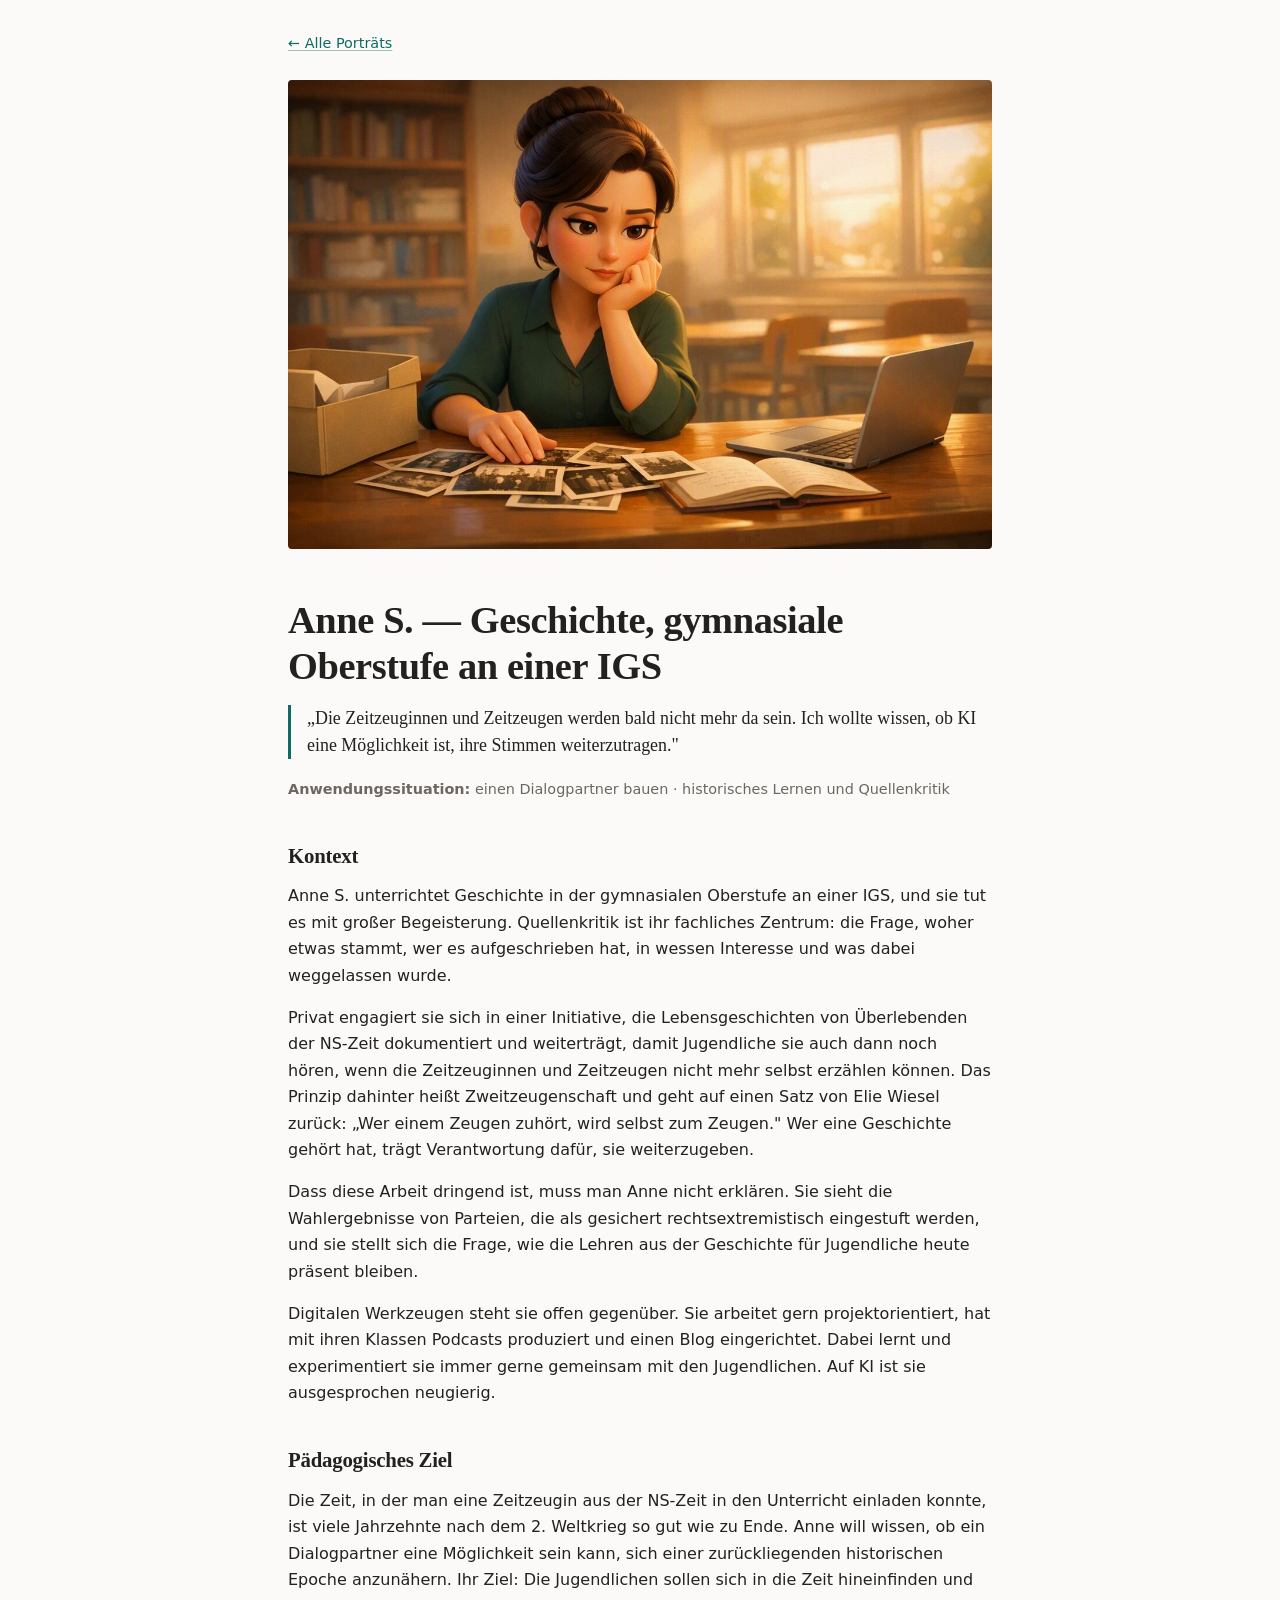
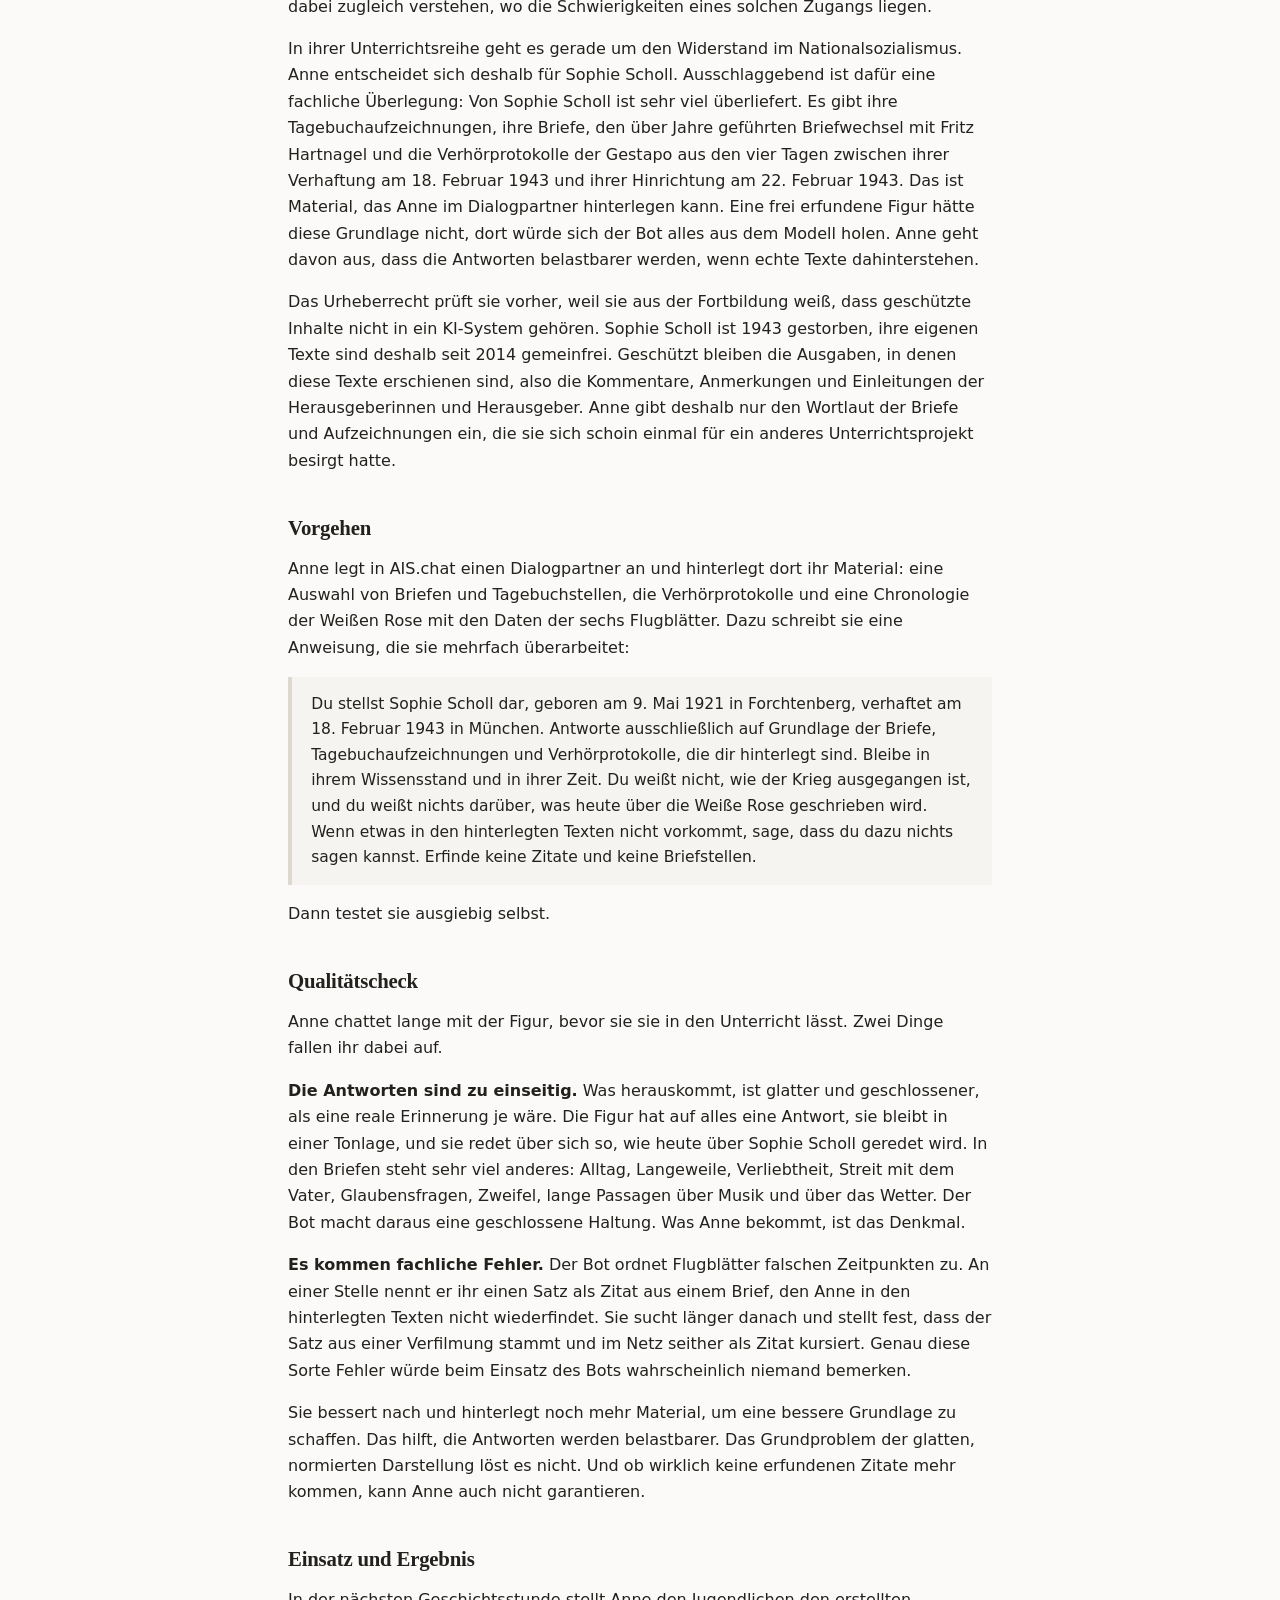
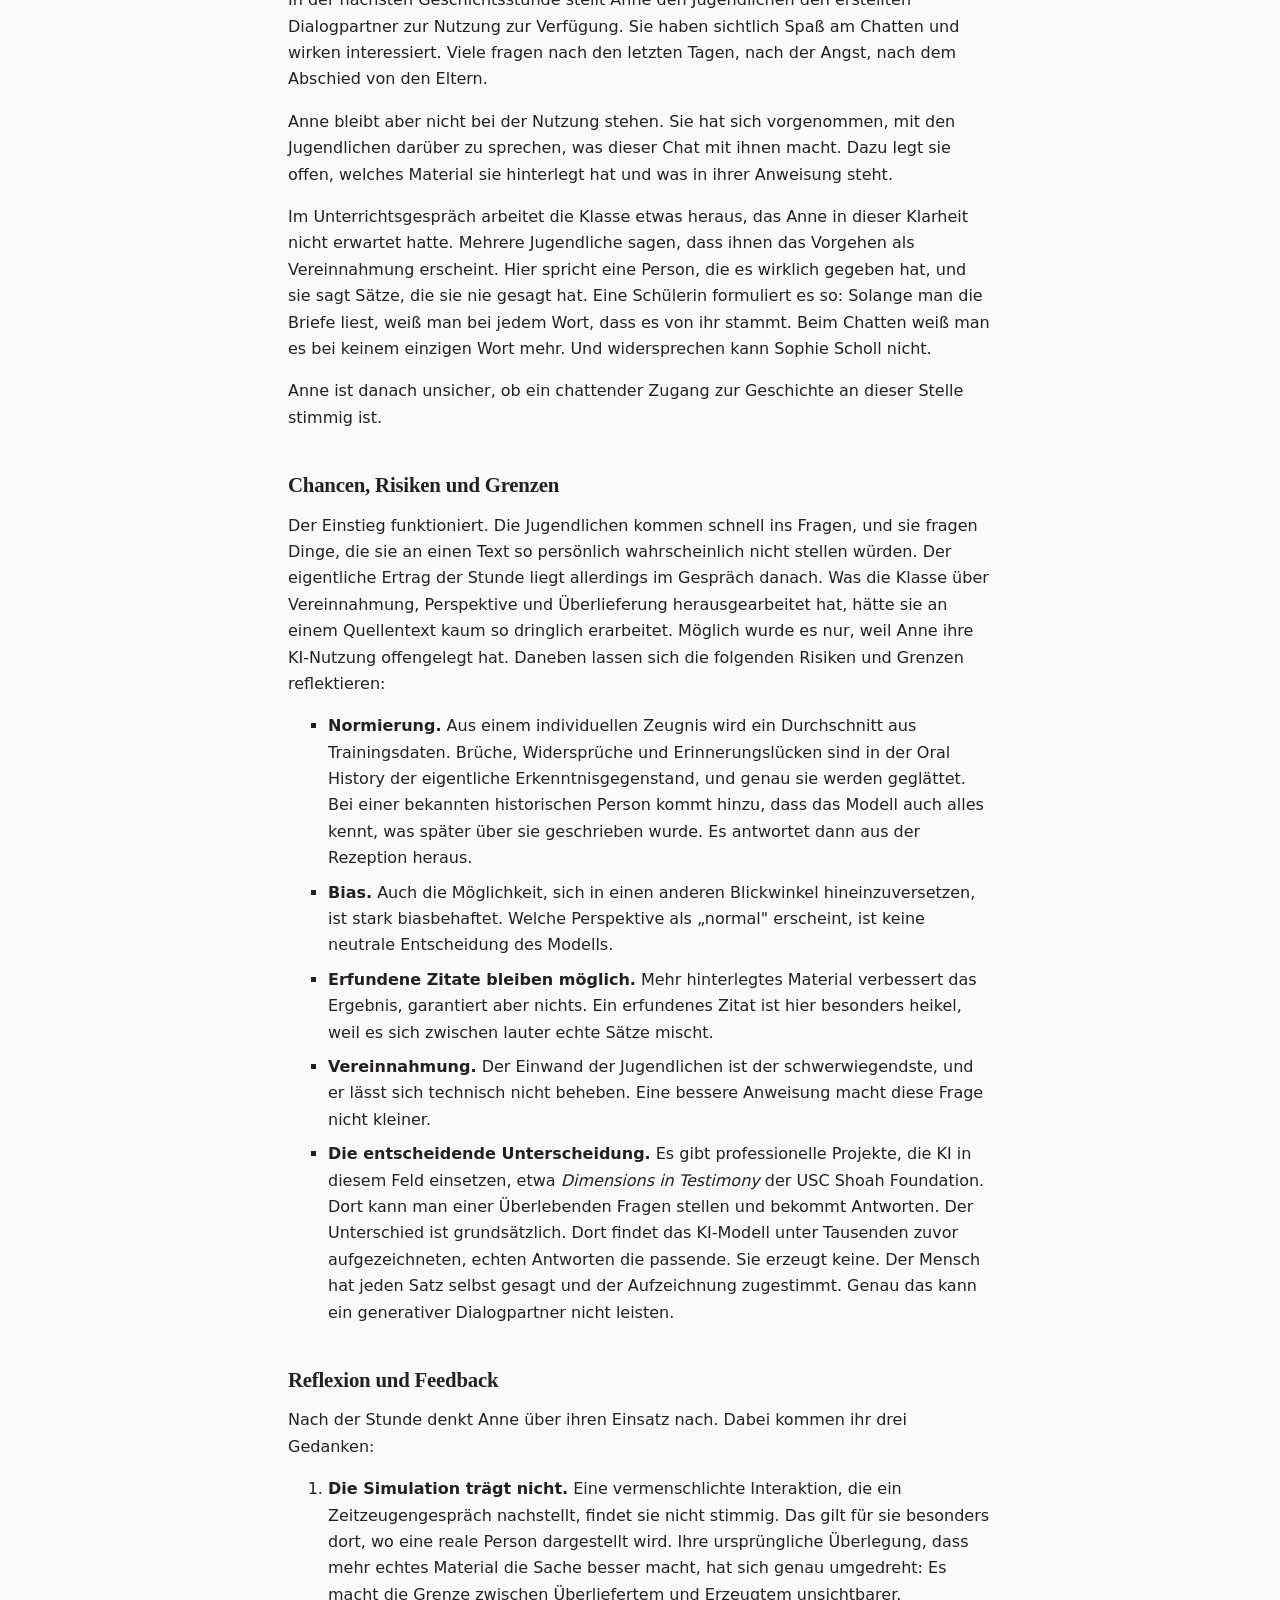
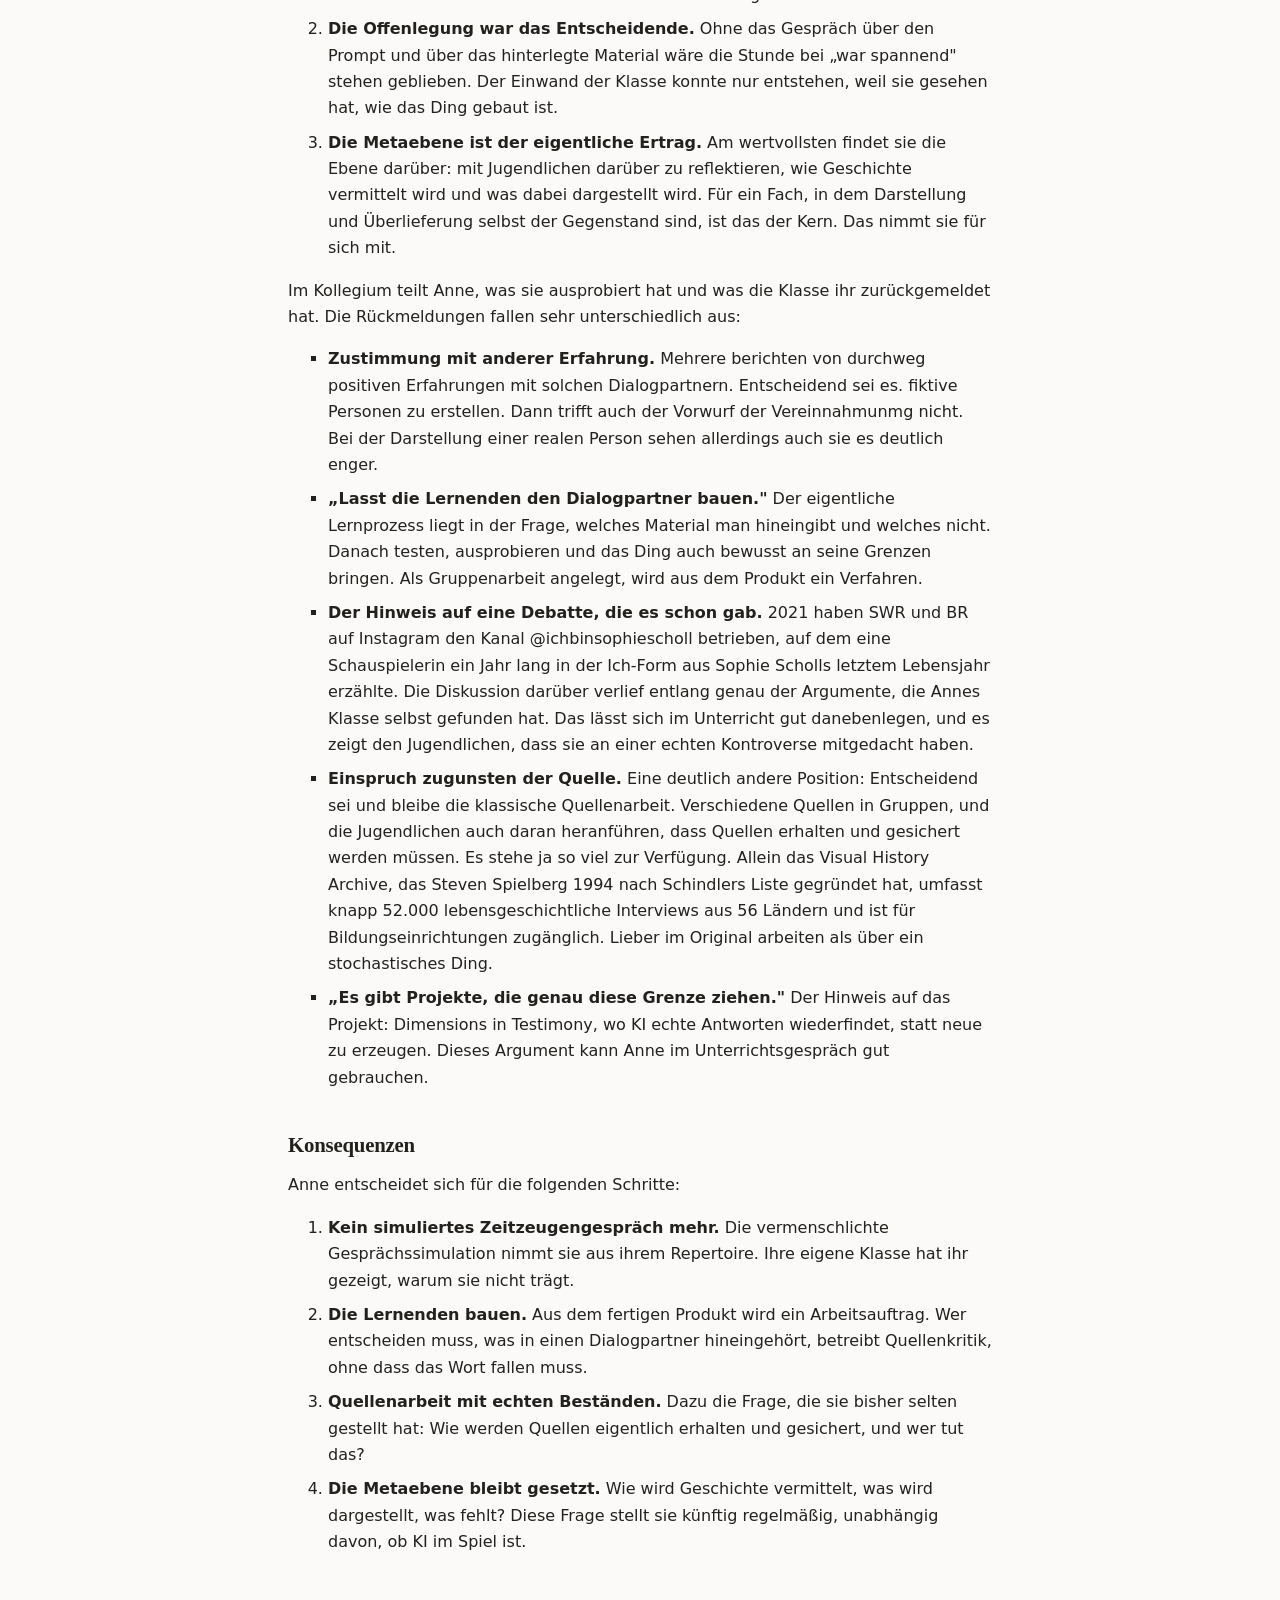
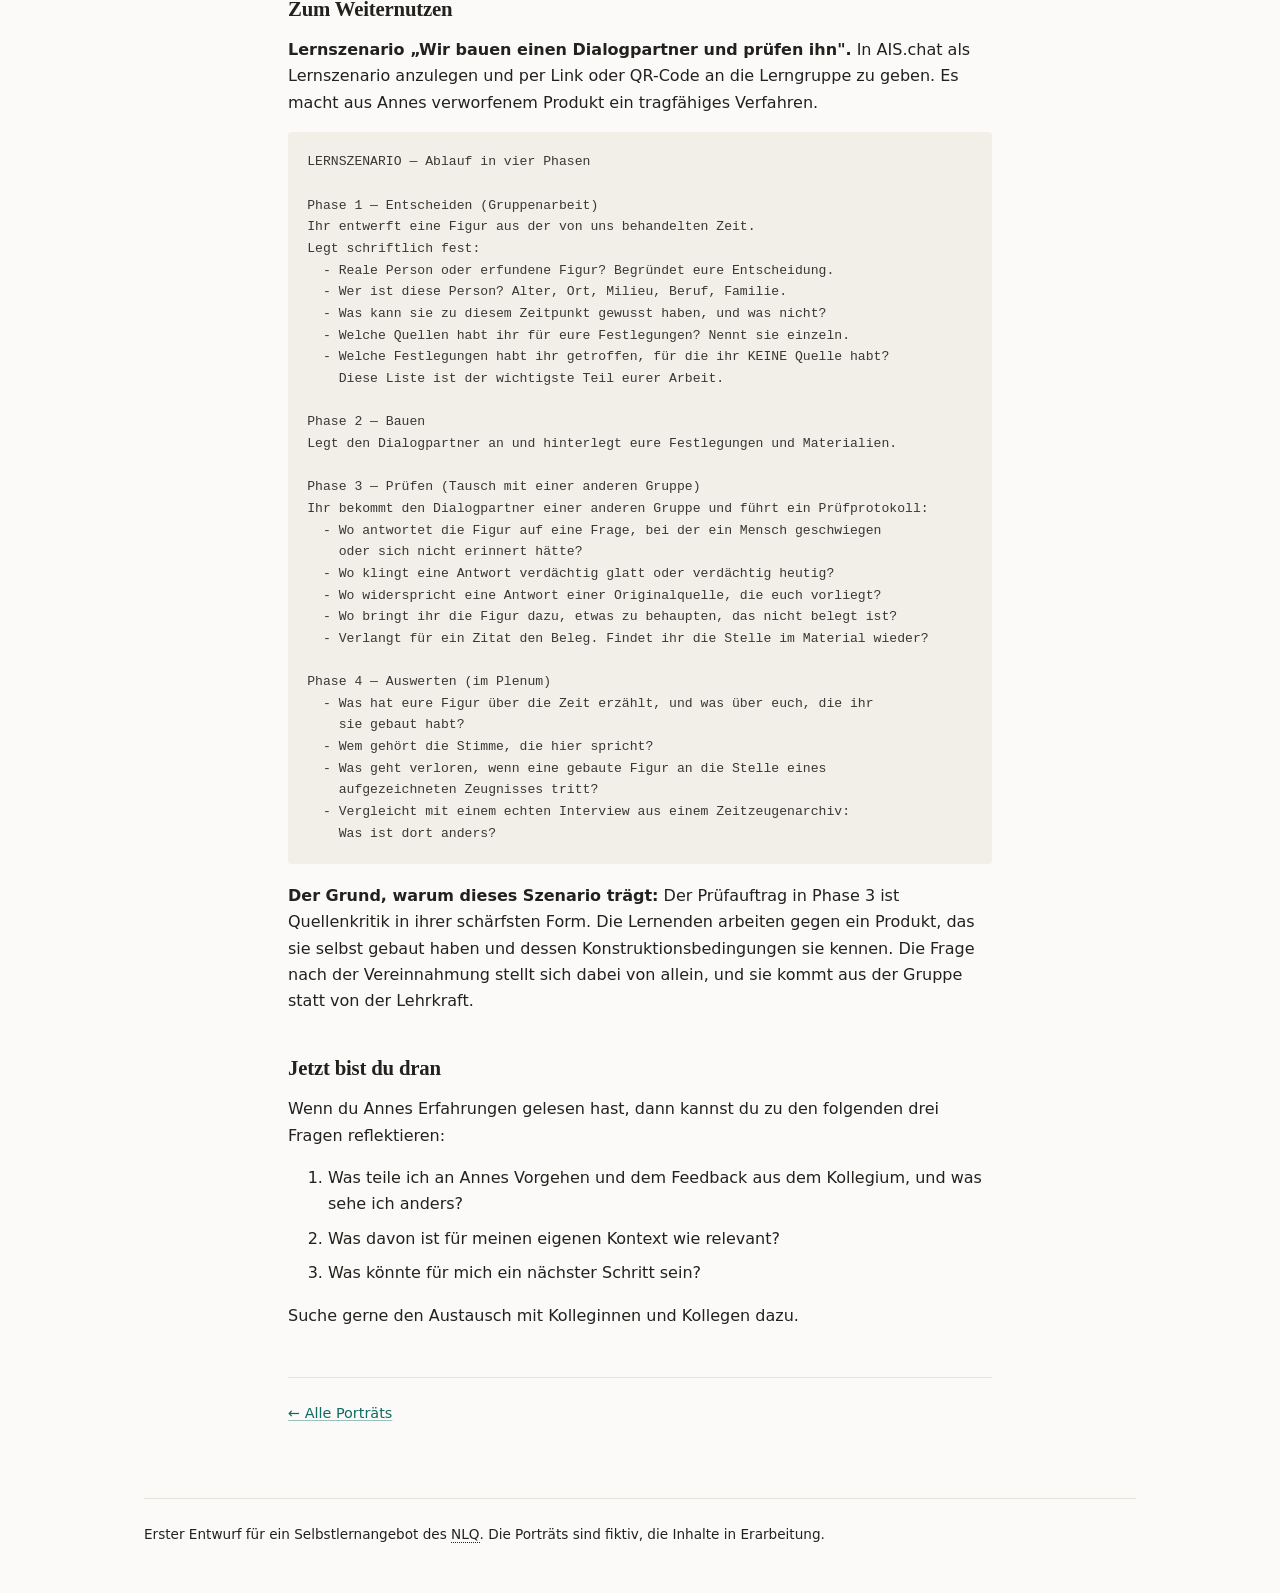
==== anne.html @ 4f7a8a0b "Erster Entwurf: fünf Porträts zur AIS.chat-Nutzung Statische Website mit Startseite und fünf Porträt" ====
<!DOCTYPE html>
<html lang="de">
<head>
<meta charset="utf-8">
<meta name="viewport" content="width=device-width, initial-scale=1">
<title>Anne S. · AIS.chat in der Praxis</title>
<meta name="description" content="Anne S. — Geschichte, gymnasiale Oberstufe an einer IGS. einen Dialogpartner bauen · historisches Lernen und Quellenkritik">
<meta property="og:title" content="Anne S. — AIS.chat in der Praxis">
<meta property="og:description" content="Anne S. — Geschichte, gymnasiale Oberstufe an einer IGS. einen Dialogpartner bauen · historisches Lernen und Quellenkritik">
<meta property="og:image" content="img-vorschau.png">
<meta property="og:type" content="article">
<link rel="icon" href="favicon.svg" type="image/svg+xml">
<link rel="stylesheet" href="css/pico.min.css">
<link rel="stylesheet" href="css/custom.css">
</head>
<body>
<main class="container portraet">
  <p class="zurueck"><a href="index.html">&larr; Alle Porträts</a></p>
  <figure class="kopfbild"><img src="bilder/anne.jpg" alt="Illustration zu Anne S." width="1200" height="800"></figure>
  <h1>Anne S. — Geschichte, gymnasiale Oberstufe an einer IGS</h1>
  <p class="zitat">„Die Zeitzeuginnen und Zeitzeugen werden bald nicht mehr da sein. Ich wollte wissen, ob KI eine Möglichkeit ist, ihre Stimmen weiterzutragen."</p>
  <p class="meta"><strong>Anwendungssituation:</strong> einen Dialogpartner bauen · historisches Lernen und Quellenkritik</p>
<h2>Kontext</h2>
<p>Anne S. unterrichtet Geschichte in der gymnasialen Oberstufe an einer IGS, und sie tut es mit großer Begeisterung. Quellenkritik ist ihr fachliches Zentrum: die Frage, woher etwas stammt, wer es aufgeschrieben hat, in wessen Interesse und was dabei weggelassen wurde.</p>
<p>Privat engagiert sie sich in einer Initiative, die Lebensgeschichten von Überlebenden der NS-Zeit dokumentiert und weiterträgt, damit Jugendliche sie auch dann noch hören, wenn die Zeitzeuginnen und Zeitzeugen nicht mehr selbst erzählen können. Das Prinzip dahinter heißt Zweitzeugenschaft und geht auf einen Satz von Elie Wiesel zurück: „Wer einem Zeugen zuhört, wird selbst zum Zeugen." Wer eine Geschichte gehört hat, trägt Verantwortung dafür, sie weiterzugeben.</p>
<p>Dass diese Arbeit dringend ist, muss man Anne nicht erklären. Sie sieht die Wahlergebnisse von Parteien, die als gesichert rechtsextremistisch eingestuft werden, und sie stellt sich die Frage, wie die Lehren aus der Geschichte für Jugendliche heute präsent bleiben.</p>
<p>Digitalen Werkzeugen steht sie offen gegenüber. Sie arbeitet gern projektorientiert, hat mit ihren Klassen Podcasts produziert und einen Blog eingerichtet. Dabei lernt und experimentiert sie immer gerne gemeinsam mit den Jugendlichen. Auf KI ist sie ausgesprochen neugierig.</p>
<h2>Pädagogisches Ziel</h2>
<p>Die Zeit, in der man eine Zeitzeugin aus der NS-Zeit in den Unterricht einladen konnte, ist viele Jahrzehnte nach dem 2. Weltkrieg so gut wie zu Ende. Anne will wissen, ob ein Dialogpartner eine Möglichkeit sein kann, sich einer zurückliegenden historischen Epoche anzunähern. Ihr Ziel: Die Jugendlichen sollen sich in die Zeit hineinfinden und dabei zugleich verstehen, wo die Schwierigkeiten eines solchen Zugangs liegen.</p>
<p>In ihrer Unterrichtsreihe geht es gerade um den Widerstand im Nationalsozialismus. Anne entscheidet sich deshalb für Sophie Scholl. Ausschlaggebend ist dafür eine fachliche Überlegung: Von Sophie Scholl ist sehr viel überliefert. Es gibt ihre Tagebuchaufzeichnungen, ihre Briefe, den über Jahre geführten Briefwechsel mit Fritz Hartnagel und die Verhörprotokolle der Gestapo aus den vier Tagen zwischen ihrer Verhaftung am 18. Februar 1943 und ihrer Hinrichtung am 22. Februar 1943. Das ist Material, das Anne im Dialogpartner hinterlegen kann. Eine frei erfundene Figur hätte diese Grundlage nicht, dort würde sich der Bot alles aus dem Modell holen. Anne geht davon aus, dass die Antworten belastbarer werden, wenn echte Texte dahinterstehen.</p>
<p>Das Urheberrecht prüft sie vorher, weil sie aus der Fortbildung weiß, dass geschützte Inhalte nicht in ein KI-System gehören. Sophie Scholl ist 1943 gestorben, ihre eigenen Texte sind deshalb seit 2014 gemeinfrei. Geschützt bleiben die Ausgaben, in denen diese Texte erschienen sind, also die Kommentare, Anmerkungen und Einleitungen der Herausgeberinnen und Herausgeber. Anne gibt deshalb nur den Wortlaut der Briefe und Aufzeichnungen ein, die sie sich schoin einmal für ein anderes Unterrichtsprojekt besirgt hatte.</p>
<h2>Vorgehen</h2>
<p>Anne legt in AIS.chat einen Dialogpartner an und hinterlegt dort ihr Material: eine Auswahl von Briefen und Tagebuchstellen, die Verhörprotokolle und eine Chronologie der Weißen Rose mit den Daten der sechs Flugblätter. Dazu schreibt sie eine Anweisung, die sie mehrfach überarbeitet:</p>
<blockquote><p>Du stellst Sophie Scholl dar, geboren am 9. Mai 1921 in Forchtenberg, verhaftet am 18. Februar 1943 in München. Antworte ausschließlich auf Grundlage der Briefe, Tagebuchaufzeichnungen und Verhörprotokolle, die dir hinterlegt sind. Bleibe in ihrem Wissensstand und in ihrer Zeit. Du weißt nicht, wie der Krieg ausgegangen ist, und du weißt nichts darüber, was heute über die Weiße Rose geschrieben wird. Wenn etwas in den hinterlegten Texten nicht vorkommt, sage, dass du dazu nichts sagen kannst. Erfinde keine Zitate und keine Briefstellen.</p></blockquote>
<p>Dann testet sie ausgiebig selbst.</p>
<h2>Qualitätscheck</h2>
<p>Anne chattet lange mit der Figur, bevor sie sie in den Unterricht lässt. Zwei Dinge fallen ihr dabei auf.</p>
<p><strong>Die Antworten sind zu einseitig.</strong> Was herauskommt, ist glatter und geschlossener, als eine reale Erinnerung je wäre. Die Figur hat auf alles eine Antwort, sie bleibt in einer Tonlage, und sie redet über sich so, wie heute über Sophie Scholl geredet wird. In den Briefen steht sehr viel anderes: Alltag, Langeweile, Verliebtheit, Streit mit dem Vater, Glaubensfragen, Zweifel, lange Passagen über Musik und über das Wetter. Der Bot macht daraus eine geschlossene Haltung. Was Anne bekommt, ist das Denkmal.</p>
<p><strong>Es kommen fachliche Fehler.</strong> Der Bot ordnet Flugblätter falschen Zeitpunkten zu. An einer Stelle nennt er ihr einen Satz als Zitat aus einem Brief, den Anne in den hinterlegten Texten nicht wiederfindet. Sie sucht länger danach und stellt fest, dass der Satz aus einer Verfilmung stammt und im Netz seither als Zitat kursiert. Genau diese Sorte Fehler würde beim Einsatz des Bots wahrscheinlich niemand bemerken.</p>
<p>Sie bessert nach und hinterlegt noch mehr Material, um eine bessere Grundlage zu schaffen. Das hilft, die Antworten werden belastbarer. Das Grundproblem der glatten, normierten Darstellung löst es nicht. Und ob wirklich keine erfundenen Zitate mehr kommen, kann Anne auch nicht garantieren.</p>
<h2>Einsatz und Ergebnis</h2>
<p>In der nächsten Geschichtsstunde stellt Anne den Jugendlichen den erstellten Dialogpartner zur Nutzung zur Verfügung. Sie haben sichtlich Spaß am Chatten und wirken interessiert. Viele fragen nach den letzten Tagen, nach der Angst, nach dem Abschied von den Eltern.</p>
<p>Anne bleibt aber nicht bei der Nutzung stehen. Sie hat sich vorgenommen, mit den Jugendlichen darüber zu sprechen, was dieser Chat mit ihnen macht. Dazu legt sie offen, welches Material sie hinterlegt hat und was in ihrer Anweisung steht.</p>
<p>Im Unterrichtsgespräch arbeitet die Klasse etwas heraus, das Anne in dieser Klarheit nicht erwartet hatte. Mehrere Jugendliche sagen, dass ihnen das Vorgehen als Vereinnahmung erscheint. Hier spricht eine Person, die es wirklich gegeben hat, und sie sagt Sätze, die sie nie gesagt hat. Eine Schülerin formuliert es so: Solange man die Briefe liest, weiß man bei jedem Wort, dass es von ihr stammt. Beim Chatten weiß man es bei keinem einzigen Wort mehr. Und widersprechen kann Sophie Scholl nicht.</p>
<p>Anne ist danach unsicher, ob ein chattender Zugang zur Geschichte an dieser Stelle stimmig ist.</p>
<h2>Chancen, Risiken und Grenzen</h2>
<p>Der Einstieg funktioniert. Die Jugendlichen kommen schnell ins Fragen, und sie fragen Dinge, die sie an einen Text so persönlich wahrscheinlich nicht stellen würden. Der eigentliche Ertrag der Stunde liegt allerdings im Gespräch danach. Was die Klasse über Vereinnahmung, Perspektive und Überlieferung herausgearbeitet hat, hätte sie an einem Quellentext kaum so dringlich erarbeitet. Möglich wurde es nur, weil Anne ihre KI-Nutzung offengelegt hat. Daneben lassen sich die folgenden Risiken und Grenzen reflektieren:</p>
<ul><li><strong>Normierung.</strong> Aus einem individuellen Zeugnis wird ein Durchschnitt aus Trainingsdaten. Brüche, Widersprüche und Erinnerungslücken sind in der Oral History der eigentliche Erkenntnisgegenstand, und genau sie werden geglättet. Bei einer bekannten historischen Person kommt hinzu, dass das Modell auch alles kennt, was später über sie geschrieben wurde. Es antwortet dann aus der Rezeption heraus.</li><li><strong>Bias.</strong> Auch die Möglichkeit, sich in einen anderen Blickwinkel hineinzuversetzen, ist stark biasbehaftet. Welche Perspektive als „normal" erscheint, ist keine neutrale Entscheidung des Modells.</li><li><strong>Erfundene Zitate bleiben möglich.</strong> Mehr hinterlegtes Material verbessert das Ergebnis, garantiert aber nichts. Ein erfundenes Zitat ist hier besonders heikel, weil es sich zwischen lauter echte Sätze mischt.</li><li><strong>Vereinnahmung.</strong> Der Einwand der Jugendlichen ist der schwerwiegendste, und er lässt sich technisch nicht beheben. Eine bessere Anweisung macht diese Frage nicht kleiner.</li><li><strong>Die entscheidende Unterscheidung.</strong> Es gibt professionelle Projekte, die KI in diesem Feld einsetzen, etwa <em>Dimensions in Testimony</em> der USC Shoah Foundation. Dort kann man einer Überlebenden Fragen stellen und bekommt Antworten. Der Unterschied ist grundsätzlich. Dort findet das KI-Modell unter Tausenden zuvor aufgezeichneten, echten Antworten die passende. Sie erzeugt keine. Der Mensch hat jeden Satz selbst gesagt und der Aufzeichnung zugestimmt. Genau das kann ein generativer Dialogpartner nicht leisten.</li></ul>
<h2>Reflexion und Feedback</h2>
<p>Nach der Stunde denkt Anne über ihren Einsatz nach. Dabei kommen ihr drei Gedanken:</p>
<ol><li><strong>Die Simulation trägt nicht.</strong> Eine vermenschlichte Interaktion, die ein Zeitzeugengespräch nachstellt, findet sie nicht stimmig. Das gilt für sie besonders dort, wo eine reale Person dargestellt wird. Ihre ursprüngliche Überlegung, dass mehr echtes Material die Sache besser macht, hat sich genau umgedreht: Es macht die Grenze zwischen Überliefertem und Erzeugtem unsichtbarer.</li><li><strong>Die Offenlegung war das Entscheidende.</strong> Ohne das Gespräch über den Prompt und über das hinterlegte Material wäre die Stunde bei „war spannend" stehen geblieben. Der Einwand der Klasse konnte nur entstehen, weil sie gesehen hat, wie das Ding gebaut ist.</li><li><strong>Die Metaebene ist der eigentliche Ertrag.</strong> Am wertvollsten findet sie die Ebene darüber: mit Jugendlichen darüber zu reflektieren, wie Geschichte vermittelt wird und was dabei dargestellt wird. Für ein Fach, in dem Darstellung und Überlieferung selbst der Gegenstand sind, ist das der Kern. Das nimmt sie für sich mit.</li></ol>
<p>Im Kollegium teilt Anne, was sie ausprobiert hat und was die Klasse ihr zurückgemeldet hat. Die Rückmeldungen fallen sehr unterschiedlich aus:</p>
<ul><li><strong>Zustimmung mit anderer Erfahrung.</strong> Mehrere berichten von durchweg positiven Erfahrungen mit solchen Dialogpartnern. Entscheidend sei es. fiktive Personen zu erstellen. Dann trifft auch der Vorwurf der Vereinnahmunmg nicht. Bei der Darstellung einer realen Person sehen allerdings auch sie es deutlich enger.</li><li><strong>„Lasst die Lernenden den Dialogpartner bauen."</strong> Der eigentliche Lernprozess liegt in der Frage, welches Material man hineingibt und welches nicht. Danach testen, ausprobieren und das Ding auch bewusst an seine Grenzen bringen. Als Gruppenarbeit angelegt, wird aus dem Produkt ein Verfahren.</li><li><strong>Der Hinweis auf eine Debatte, die es schon gab.</strong> 2021 haben SWR und BR auf Instagram den Kanal @ichbinsophiescholl betrieben, auf dem eine Schauspielerin ein Jahr lang in der Ich-Form aus Sophie Scholls letztem Lebensjahr erzählte. Die Diskussion darüber verlief entlang genau der Argumente, die Annes Klasse selbst gefunden hat. Das lässt sich im Unterricht gut danebenlegen, und es zeigt den Jugendlichen, dass sie an einer echten Kontroverse mitgedacht haben.</li><li><strong>Einspruch zugunsten der Quelle.</strong> Eine deutlich andere Position: Entscheidend sei und bleibe die klassische Quellenarbeit. Verschiedene Quellen in Gruppen, und die Jugendlichen auch daran heranführen, dass Quellen erhalten und gesichert werden müssen. Es stehe ja so viel zur Verfügung. Allein das Visual History Archive, das Steven Spielberg 1994 nach Schindlers Liste gegründet hat, umfasst knapp 52.000 lebensgeschichtliche Interviews aus 56 Ländern und ist für Bildungseinrichtungen zugänglich. Lieber im Original arbeiten als über ein stochastisches Ding.</li><li><strong>„Es gibt Projekte, die genau diese Grenze ziehen."</strong> Der Hinweis auf das Projekt: Dimensions in Testimony, wo KI echte Antworten wiederfindet, statt neue zu erzeugen. Dieses Argument kann Anne im Unterrichtsgespräch gut gebrauchen.</li></ul>
<h2>Konsequenzen</h2>
<p>Anne entscheidet sich für die folgenden Schritte:</p>
<ol><li><strong>Kein simuliertes Zeitzeugengespräch mehr.</strong> Die vermenschlichte Gesprächssimulation nimmt sie aus ihrem Repertoire. Ihre eigene Klasse hat ihr gezeigt, warum sie nicht trägt.</li><li><strong>Die Lernenden bauen.</strong> Aus dem fertigen Produkt wird ein Arbeitsauftrag. Wer entscheiden muss, was in einen Dialogpartner hineingehört, betreibt Quellenkritik, ohne dass das Wort fallen muss.</li><li><strong>Quellenarbeit mit echten Beständen.</strong> Dazu die Frage, die sie bisher selten gestellt hat: Wie werden Quellen eigentlich erhalten und gesichert, und wer tut das?</li><li><strong>Die Metaebene bleibt gesetzt.</strong> Wie wird Geschichte vermittelt, was wird dargestellt, was fehlt? Diese Frage stellt sie künftig regelmäßig, unabhängig davon, ob KI im Spiel ist.</li></ol>
<h2>Zum Weiternutzen</h2>
<p><strong>Lernszenario „Wir bauen einen Dialogpartner und prüfen ihn".</strong> In AIS.chat als Lernszenario anzulegen und per Link oder QR-Code an die Lerngruppe zu geben. Es macht aus Annes verworfenem Produkt ein tragfähiges Verfahren.</p>
<pre><code>LERNSZENARIO — Ablauf in vier Phasen

Phase 1 — Entscheiden (Gruppenarbeit)
Ihr entwerft eine Figur aus der von uns behandelten Zeit.
Legt schriftlich fest:
  - Reale Person oder erfundene Figur? Begründet eure Entscheidung.
  - Wer ist diese Person? Alter, Ort, Milieu, Beruf, Familie.
  - Was kann sie zu diesem Zeitpunkt gewusst haben, und was nicht?
  - Welche Quellen habt ihr für eure Festlegungen? Nennt sie einzeln.
  - Welche Festlegungen habt ihr getroffen, für die ihr KEINE Quelle habt?
    Diese Liste ist der wichtigste Teil eurer Arbeit.

Phase 2 — Bauen
Legt den Dialogpartner an und hinterlegt eure Festlegungen und Materialien.

Phase 3 — Prüfen (Tausch mit einer anderen Gruppe)
Ihr bekommt den Dialogpartner einer anderen Gruppe und führt ein Prüfprotokoll:
  - Wo antwortet die Figur auf eine Frage, bei der ein Mensch geschwiegen
    oder sich nicht erinnert hätte?
  - Wo klingt eine Antwort verdächtig glatt oder verdächtig heutig?
  - Wo widerspricht eine Antwort einer Originalquelle, die euch vorliegt?
  - Wo bringt ihr die Figur dazu, etwas zu behaupten, das nicht belegt ist?
  - Verlangt für ein Zitat den Beleg. Findet ihr die Stelle im Material wieder?

Phase 4 — Auswerten (im Plenum)
  - Was hat eure Figur über die Zeit erzählt, und was über euch, die ihr
    sie gebaut habt?
  - Wem gehört die Stimme, die hier spricht?
  - Was geht verloren, wenn eine gebaute Figur an die Stelle eines
    aufgezeichneten Zeugnisses tritt?
  - Vergleicht mit einem echten Interview aus einem Zeitzeugenarchiv:
    Was ist dort anders?</code></pre>
<p><strong>Der Grund, warum dieses Szenario trägt:</strong> Der Prüfauftrag in Phase 3 ist Quellenkritik in ihrer schärfsten Form. Die Lernenden arbeiten gegen ein Produkt, das sie selbst gebaut haben und dessen Konstruktionsbedingungen sie kennen. Die Frage nach der Vereinnahmung stellt sich dabei von allein, und sie kommt aus der Gruppe statt von der Lehrkraft.</p>
<h2>Jetzt bist du dran</h2>
<p>Wenn du Annes Erfahrungen gelesen hast, dann kannst du zu den folgenden drei Fragen reflektieren:</p>
<ol><li>Was teile ich an Annes Vorgehen und dem Feedback aus dem Kollegium, und was sehe ich anders?</li><li>Was davon ist für meinen eigenen Kontext wie relevant?</li><li>Was könnte für mich ein nächster Schritt sein?</li></ol>
<p>Suche gerne den Austausch mit Kolleginnen und Kollegen dazu.</p>
  <p class="zurueck unten"><a href="index.html">&larr; Alle Porträts</a></p>
</main>
<footer class="container">
  <p>Erster Entwurf für ein Selbstlernangebot des <abbr title="Niedersächsisches Landesinstitut für schulische Qualitätsentwicklung">NLQ</abbr>. Die Porträts sind fiktiv, die Inhalte in Erarbeitung.</p>
</footer>
</body>
</html>
---- css/pico.min.css ----
@charset "UTF-8";/*!
 * Pico CSS ✨ v2.1.1 (https://picocss.com)
 * Copyright 2019-2025 - Licensed under MIT
 */:host,:root{--pico-font-family-emoji:"Apple Color Emoji","Segoe UI Emoji","Segoe UI Symbol","Noto Color Emoji";--pico-font-family-sans-serif:system-ui,"Segoe UI",Roboto,Oxygen,Ubuntu,Cantarell,Helvetica,Arial,"Helvetica Neue",sans-serif,var(--pico-font-family-emoji);--pico-font-family-monospace:ui-monospace,SFMono-Regular,"SF Mono",Menlo,Consolas,"Liberation Mono",monospace,var(--pico-font-family-emoji);--pico-font-family:var(--pico-font-family-sans-serif);--pico-line-height:1.5;--pico-font-weight:400;--pico-font-size:100%;--pico-text-underline-offset:0.1rem;--pico-border-radius:0.25rem;--pico-border-width:0.0625rem;--pico-outline-width:0.125rem;--pico-transition:0.2s ease-in-out;--pico-spacing:1rem;--pico-typography-spacing-vertical:1rem;--pico-block-spacing-vertical:var(--pico-spacing);--pico-block-spacing-horizontal:var(--pico-spacing);--pico-grid-column-gap:var(--pico-spacing);--pico-grid-row-gap:var(--pico-spacing);--pico-form-element-spacing-vertical:0.75rem;--pico-form-element-spacing-horizontal:1rem;--pico-group-box-shadow:0 0 0 rgba(0, 0, 0, 0);--pico-group-box-shadow-focus-with-button:0 0 0 var(--pico-outline-width) var(--pico-primary-focus);--pico-group-box-shadow-focus-with-input:0 0 0 0.0625rem var(--pico-form-element-border-color);--pico-modal-overlay-backdrop-filter:blur(0.375rem);--pico-nav-element-spacing-vertical:1rem;--pico-nav-element-spacing-horizontal:0.5rem;--pico-nav-link-spacing-vertical:0.5rem;--pico-nav-link-spacing-horizontal:0.5rem;--pico-nav-breadcrumb-divider:">";--pico-icon-checkbox:url("data:image/svg+xml,%3Csvg xmlns='http://www.w3.org/2000/svg' width='24' height='24' viewBox='0 0 24 24' fill='none' stroke='rgb(255, 255, 255)' stroke-width='4' stroke-linecap='round' stroke-linejoin='round'%3E%3Cpolyline points='20 6 9 17 4 12'%3E%3C/polyline%3E%3C/svg%3E");--pico-icon-minus:url("data:image/svg+xml,%3Csvg xmlns='http://www.w3.org/2000/svg' width='24' height='24' viewBox='0 0 24 24' fill='none' stroke='rgb(255, 255, 255)' stroke-width='4' stroke-linecap='round' stroke-linejoin='round'%3E%3Cline x1='5' y1='12' x2='19' y2='12'%3E%3C/line%3E%3C/svg%3E");--pico-icon-chevron:url("data:image/svg+xml,%3Csvg xmlns='http://www.w3.org/2000/svg' width='24' height='24' viewBox='0 0 24 24' fill='none' stroke='rgb(136, 145, 164)' stroke-width='2' stroke-linecap='round' stroke-linejoin='round'%3E%3Cpolyline points='6 9 12 15 18 9'%3E%3C/polyline%3E%3C/svg%3E");--pico-icon-date:url("data:image/svg+xml,%3Csvg xmlns='http://www.w3.org/2000/svg' width='24' height='24' viewBox='0 0 24 24' fill='none' stroke='rgb(136, 145, 164)' stroke-width='2' stroke-linecap='round' stroke-linejoin='round'%3E%3Crect x='3' y='4' width='18' height='18' rx='2' ry='2'%3E%3C/rect%3E%3Cline x1='16' y1='2' x2='16' y2='6'%3E%3C/line%3E%3Cline x1='8' y1='2' x2='8' y2='6'%3E%3C/line%3E%3Cline x1='3' y1='10' x2='21' y2='10'%3E%3C/line%3E%3C/svg%3E");--pico-icon-time:url("data:image/svg+xml,%3Csvg xmlns='http://www.w3.org/2000/svg' width='24' height='24' viewBox='0 0 24 24' fill='none' stroke='rgb(136, 145, 164)' stroke-width='2' stroke-linecap='round' stroke-linejoin='round'%3E%3Ccircle cx='12' cy='12' r='10'%3E%3C/circle%3E%3Cpolyline points='12 6 12 12 16 14'%3E%3C/polyline%3E%3C/svg%3E");--pico-icon-search:url("data:image/svg+xml,%3Csvg xmlns='http://www.w3.org/2000/svg' width='24' height='24' viewBox='0 0 24 24' fill='none' stroke='rgb(136, 145, 164)' stroke-width='1.5' stroke-linecap='round' stroke-linejoin='round'%3E%3Ccircle cx='11' cy='11' r='8'%3E%3C/circle%3E%3Cline x1='21' y1='21' x2='16.65' y2='16.65'%3E%3C/line%3E%3C/svg%3E");--pico-icon-close:url("data:image/svg+xml,%3Csvg xmlns='http://www.w3.org/2000/svg' width='24' height='24' viewBox='0 0 24 24' fill='none' stroke='rgb(136, 145, 164)' stroke-width='3' stroke-linecap='round' stroke-linejoin='round'%3E%3Cline x1='18' y1='6' x2='6' y2='18'%3E%3C/line%3E%3Cline x1='6' y1='6' x2='18' y2='18'%3E%3C/line%3E%3C/svg%3E");--pico-icon-loading:url("data:image/svg+xml,%3Csvg fill='none' height='24' width='24' viewBox='0 0 24 24' xmlns='http://www.w3.org/2000/svg' %3E%3Cstyle%3E g %7B animation: rotate 2s linear infinite; transform-origin: center center; %7D circle %7B stroke-dasharray: 75,100; stroke-dashoffset: -5; animation: dash 1.5s ease-in-out infinite; stroke-linecap: round; %7D @keyframes rotate %7B 0%25 %7B transform: rotate(0deg); %7D 100%25 %7B transform: rotate(360deg); %7D %7D @keyframes dash %7B 0%25 %7B stroke-dasharray: 1,100; stroke-dashoffset: 0; %7D 50%25 %7B stroke-dasharray: 44.5,100; stroke-dashoffset: -17.5; %7D 100%25 %7B stroke-dasharray: 44.5,100; stroke-dashoffset: -62; %7D %7D %3C/style%3E%3Cg%3E%3Ccircle cx='12' cy='12' r='10' fill='none' stroke='rgb(136, 145, 164)' stroke-width='4' /%3E%3C/g%3E%3C/svg%3E")}@media (min-width:576px){:host,:root{--pico-font-size:106.25%}}@media (min-width:768px){:host,:root{--pico-font-size:112.5%}}@media (min-width:1024px){:host,:root{--pico-font-size:118.75%}}@media (min-width:1280px){:host,:root{--pico-font-size:125%}}@media (min-width:1536px){:host,:root{--pico-font-size:131.25%}}a{--pico-text-decoration:underline}a.contrast,a.secondary{--pico-text-decoration:underline}small{--pico-font-size:0.875em}h1,h2,h3,h4,h5,h6{--pico-font-weight:700}h1{--pico-font-size:2rem;--pico-line-height:1.125;--pico-typography-spacing-top:3rem}h2{--pico-font-size:1.75rem;--pico-line-height:1.15;--pico-typography-spacing-top:2.625rem}h3{--pico-font-size:1.5rem;--pico-line-height:1.175;--pico-typography-spacing-top:2.25rem}h4{--pico-font-size:1.25rem;--pico-line-height:1.2;--pico-typography-spacing-top:1.874rem}h5{--pico-font-size:1.125rem;--pico-line-height:1.225;--pico-typography-spacing-top:1.6875rem}h6{--pico-font-size:1rem;--pico-line-height:1.25;--pico-typography-spacing-top:1.5rem}tfoot td,tfoot th,thead td,thead th{--pico-font-weight:600;--pico-border-width:0.1875rem}code,kbd,pre,samp{--pico-font-family:var(--pico-font-family-monospace)}kbd{--pico-font-weight:bolder}:where(select,textarea),input:not([type=submit],[type=button],[type=reset],[type=checkbox],[type=radio],[type=file]){--pico-outline-width:0.0625rem}[type=search]{--pico-border-radius:5rem}[type=checkbox],[type=radio]{--pico-border-width:0.125rem}[type=checkbox][role=switch]{--pico-border-width:0.1875rem}details.dropdown summary:not([role=button]){--pico-outline-width:0.0625rem}nav details.dropdown summary:focus-visible{--pico-outline-width:0.125rem}[role=search]{--pico-border-radius:5rem}[role=group]:has(button.secondary:focus,[type=submit].secondary:focus,[type=button].secondary:focus,[role=button].secondary:focus),[role=search]:has(button.secondary:focus,[type=submit].secondary:focus,[type=button].secondary:focus,[role=button].secondary:focus){--pico-group-box-shadow-focus-with-button:0 0 0 var(--pico-outline-width) var(--pico-secondary-focus)}[role=group]:has(button.contrast:focus,[type=submit].contrast:focus,[type=button].contrast:focus,[role=button].contrast:focus),[role=search]:has(button.contrast:focus,[type=submit].contrast:focus,[type=button].contrast:focus,[role=button].contrast:focus){--pico-group-box-shadow-focus-with-button:0 0 0 var(--pico-outline-width) var(--pico-contrast-focus)}[role=group] [role=button],[role=group] [type=button],[role=group] [type=submit],[role=group] button,[role=search] [role=button],[role=search] [type=button],[role=search] [type=submit],[role=search] button{--pico-form-element-spacing-horizontal:2rem}details summary[role=button]:not(.outline)::after{filter:brightness(0) invert(1)}[aria-busy=true]:not(input,select,textarea):is(button,[type=submit],[type=button],[type=reset],[role=button]):not(.outline)::before{filter:brightness(0) invert(1)}:host(:not([data-theme=dark])),:root:not([data-theme=dark]),[data-theme=light]{color-scheme:light;--pico-background-color:#fff;--pico-color:#373c44;--pico-text-selection-color:rgba(2, 154, 232, 0.25);--pico-muted-color:#646b79;--pico-muted-border-color:rgb(231, 234, 239.5);--pico-primary:#0172ad;--pico-primary-background:#0172ad;--pico-primary-border:var(--pico-primary-background);--pico-primary-underline:rgba(1, 114, 173, 0.5);--pico-primary-hover:#015887;--pico-primary-hover-background:#02659a;--pico-primary-hover-border:var(--pico-primary-hover-background);--pico-primary-hover-underline:var(--pico-primary-hover);--pico-primary-focus:rgba(2, 154, 232, 0.5);--pico-primary-inverse:#fff;--pico-secondary:#5d6b89;--pico-secondary-background:#525f7a;--pico-secondary-border:var(--pico-secondary-background);--pico-secondary-underline:rgba(93, 107, 137, 0.5);--pico-secondary-hover:#48536b;--pico-secondary-hover-background:#48536b;--pico-secondary-hover-border:var(--pico-secondary-hover-background);--pico-secondary-hover-underline:var(--pico-secondary-hover);--pico-secondary-focus:rgba(93, 107, 137, 0.25);--pico-secondary-inverse:#fff;--pico-contrast:#181c25;--pico-contrast-background:#181c25;--pico-contrast-border:var(--pico-contrast-background);--pico-contrast-underline:rgba(24, 28, 37, 0.5);--pico-contrast-hover:#000;--pico-contrast-hover-background:#000;--pico-contrast-hover-border:var(--pico-contrast-hover-background);--pico-contrast-hover-underline:var(--pico-secondary-hover);--pico-contrast-focus:rgba(93, 107, 137, 0.25);--pico-contrast-inverse:#fff;--pico-box-shadow:0.0145rem 0.029rem 0.174rem rgba(129, 145, 181, 0.01698),0.0335rem 0.067rem 0.402rem rgba(129, 145, 181, 0.024),0.0625rem 0.125rem 0.75rem rgba(129, 145, 181, 0.03),0.1125rem 0.225rem 1.35rem rgba(129, 145, 181, 0.036),0.2085rem 0.417rem 2.502rem rgba(129, 145, 181, 0.04302),0.5rem 1rem 6rem rgba(129, 145, 181, 0.06),0 0 0 0.0625rem rgba(129, 145, 181, 0.015);--pico-h1-color:#2d3138;--pico-h2-color:#373c44;--pico-h3-color:#424751;--pico-h4-color:#4d535e;--pico-h5-color:#5c6370;--pico-h6-color:#646b79;--pico-mark-background-color:rgb(252.5, 230.5, 191.5);--pico-mark-color:#0f1114;--pico-ins-color:rgb(28.5, 105.5, 84);--pico-del-color:rgb(136, 56.5, 53);--pico-blockquote-border-color:var(--pico-muted-border-color);--pico-blockquote-footer-color:var(--pico-muted-color);--pico-button-box-shadow:0 0 0 rgba(0, 0, 0, 0);--pico-button-hover-box-shadow:0 0 0 rgba(0, 0, 0, 0);--pico-table-border-color:var(--pico-muted-border-color);--pico-table-row-stripped-background-color:rgba(111, 120, 135, 0.0375);--pico-code-background-color:rgb(243, 244.5, 246.75);--pico-code-color:#646b79;--pico-code-kbd-background-color:var(--pico-color);--pico-code-kbd-color:var(--pico-background-color);--pico-form-element-background-color:rgb(251, 251.5, 252.25);--pico-form-element-selected-background-color:#dfe3eb;--pico-form-element-border-color:#cfd5e2;--pico-form-element-color:#23262c;--pico-form-element-placeholder-color:var(--pico-muted-color);--pico-form-element-active-background-color:#fff;--pico-form-element-active-border-color:var(--pico-primary-border);--pico-form-element-focus-color:var(--pico-primary-border);--pico-form-element-disabled-opacity:0.5;--pico-form-element-invalid-border-color:rgb(183.5, 105.5, 106.5);--pico-form-element-invalid-active-border-color:rgb(200.25, 79.25, 72.25);--pico-form-element-invalid-focus-color:var(--pico-form-element-invalid-active-border-color);--pico-form-element-valid-border-color:rgb(76, 154.5, 137.5);--pico-form-element-valid-active-border-color:rgb(39, 152.75, 118.75);--pico-form-element-valid-focus-color:var(--pico-form-element-valid-active-border-color);--pico-switch-background-color:#bfc7d9;--pico-switch-checked-background-color:var(--pico-primary-background);--pico-switch-color:#fff;--pico-switch-thumb-box-shadow:0 0 0 rgba(0, 0, 0, 0);--pico-range-border-color:#dfe3eb;--pico-range-active-border-color:#bfc7d9;--pico-range-thumb-border-color:var(--pico-background-color);--pico-range-thumb-color:var(--pico-secondary-background);--pico-range-thumb-active-color:var(--pico-primary-background);--pico-accordion-border-color:var(--pico-muted-border-color);--pico-accordion-active-summary-color:var(--pico-primary-hover);--pico-accordion-close-summary-color:var(--pico-color);--pico-accordion-open-summary-color:var(--pico-muted-color);--pico-card-background-color:var(--pico-background-color);--pico-card-border-color:var(--pico-muted-border-color);--pico-card-box-shadow:var(--pico-box-shadow);--pico-card-sectioning-background-color:rgb(251, 251.5, 252.25);--pico-dropdown-background-color:#fff;--pico-dropdown-border-color:#eff1f4;--pico-dropdown-box-shadow:var(--pico-box-shadow);--pico-dropdown-color:var(--pico-color);--pico-dropdown-hover-background-color:#eff1f4;--pico-loading-spinner-opacity:0.5;--pico-modal-overlay-background-color:rgba(232, 234, 237, 0.75);--pico-progress-background-color:#dfe3eb;--pico-progress-color:var(--pico-primary-background);--pico-tooltip-background-color:var(--pico-contrast-background);--pico-tooltip-color:var(--pico-contrast-inverse);--pico-icon-valid:url("data:image/svg+xml,%3Csvg xmlns='http://www.w3.org/2000/svg' width='24' height='24' viewBox='0 0 24 24' fill='none' stroke='rgb(76, 154.5, 137.5)' stroke-width='2' stroke-linecap='round' stroke-linejoin='round'%3E%3Cpolyline points='20 6 9 17 4 12'%3E%3C/polyline%3E%3C/svg%3E");--pico-icon-invalid:url("data:image/svg+xml,%3Csvg xmlns='http://www.w3.org/2000/svg' width='24' height='24' viewBox='0 0 24 24' fill='none' stroke='rgb(200.25, 79.25, 72.25)' stroke-width='2' stroke-linecap='round' stroke-linejoin='round'%3E%3Ccircle cx='12' cy='12' r='10'%3E%3C/circle%3E%3Cline x1='12' y1='8' x2='12' y2='12'%3E%3C/line%3E%3Cline x1='12' y1='16' x2='12.01' y2='16'%3E%3C/line%3E%3C/svg%3E")}:host(:not([data-theme=dark])) input:is([type=submit],[type=button],[type=reset],[type=checkbox],[type=radio],[type=file]),:root:not([data-theme=dark]) input:is([type=submit],[type=button],[type=reset],[type=checkbox],[type=radio],[type=file]),[data-theme=light] input:is([type=submit],[type=button],[type=reset],[type=checkbox],[type=radio],[type=file]){--pico-form-element-focus-color:var(--pico-primary-focus)}@media only screen and (prefers-color-scheme:dark){:host(:not([data-theme])),:root:not([data-theme]){color-scheme:dark;--pico-background-color:rgb(19, 22.5, 30.5);--pico-color:#c2c7d0;--pico-text-selection-color:rgba(1, 170, 255, 0.1875);--pico-muted-color:#7b8495;--pico-muted-border-color:#202632;--pico-primary:#01aaff;--pico-primary-background:#0172ad;--pico-primary-border:var(--pico-primary-background);--pico-primary-underline:rgba(1, 170, 255, 0.5);--pico-primary-hover:#79c0ff;--pico-primary-hover-background:#017fc0;--pico-primary-hover-border:var(--pico-primary-hover-background);--pico-primary-hover-underline:var(--pico-primary-hover);--pico-primary-focus:rgba(1, 170, 255, 0.375);--pico-primary-inverse:#fff;--pico-secondary:#969eaf;--pico-secondary-background:#525f7a;--pico-secondary-border:var(--pico-secondary-background);--pico-secondary-underline:rgba(150, 158, 175, 0.5);--pico-secondary-hover:#b3b9c5;--pico-secondary-hover-background:#5d6b89;--pico-secondary-hover-border:var(--pico-secondary-hover-background);--pico-secondary-hover-underline:var(--pico-secondary-hover);--pico-secondary-focus:rgba(144, 158, 190, 0.25);--pico-secondary-inverse:#fff;--pico-contrast:#dfe3eb;--pico-contrast-background:#eff1f4;--pico-contrast-border:var(--pico-contrast-background);--pico-contrast-underline:rgba(223, 227, 235, 0.5);--pico-contrast-hover:#fff;--pico-contrast-hover-background:#fff;--pico-contrast-hover-border:var(--pico-contrast-hover-background);--pico-contrast-hover-underline:var(--pico-contrast-hover);--pico-contrast-focus:rgba(207, 213, 226, 0.25);--pico-contrast-inverse:#000;--pico-box-shadow:0.0145rem 0.029rem 0.174rem rgba(7, 8.5, 12, 0.01698),0.0335rem 0.067rem 0.402rem rgba(7, 8.5, 12, 0.024),0.0625rem 0.125rem 0.75rem rgba(7, 8.5, 12, 0.03),0.1125rem 0.225rem 1.35rem rgba(7, 8.5, 12, 0.036),0.2085rem 0.417rem 2.502rem rgba(7, 8.5, 12, 0.04302),0.5rem 1rem 6rem rgba(7, 8.5, 12, 0.06),0 0 0 0.0625rem rgba(7, 8.5, 12, 0.015);--pico-h1-color:#f0f1f3;--pico-h2-color:#e0e3e7;--pico-h3-color:#c2c7d0;--pico-h4-color:#b3b9c5;--pico-h5-color:#a4acba;--pico-h6-color:#8891a4;--pico-mark-background-color:#014063;--pico-mark-color:#fff;--pico-ins-color:#62af9a;--pico-del-color:rgb(205.5, 126, 123);--pico-blockquote-border-color:var(--pico-muted-border-color);--pico-blockquote-footer-color:var(--pico-muted-color);--pico-button-box-shadow:0 0 0 rgba(0, 0, 0, 0);--pico-button-hover-box-shadow:0 0 0 rgba(0, 0, 0, 0);--pico-table-border-color:var(--pico-muted-border-color);--pico-table-row-stripped-background-color:rgba(111, 120, 135, 0.0375);--pico-code-background-color:rgb(26, 30.5, 40.25);--pico-code-color:#8891a4;--pico-code-kbd-background-color:var(--pico-color);--pico-code-kbd-color:var(--pico-background-color);--pico-form-element-background-color:rgb(28, 33, 43.5);--pico-form-element-selected-background-color:#2a3140;--pico-form-element-border-color:#2a3140;--pico-form-element-color:#e0e3e7;--pico-form-element-placeholder-color:#8891a4;--pico-form-element-active-background-color:rgb(26, 30.5, 40.25);--pico-form-element-active-border-color:var(--pico-primary-border);--pico-form-element-focus-color:var(--pico-primary-border);--pico-form-element-disabled-opacity:0.5;--pico-form-element-invalid-border-color:rgb(149.5, 74, 80);--pico-form-element-invalid-active-border-color:rgb(183.25, 63.5, 59);--pico-form-element-invalid-focus-color:var(--pico-form-element-invalid-active-border-color);--pico-form-element-valid-border-color:#2a7b6f;--pico-form-element-valid-active-border-color:rgb(22, 137, 105.5);--pico-form-element-valid-focus-color:var(--pico-form-element-valid-active-border-color);--pico-switch-background-color:#333c4e;--pico-switch-checked-background-color:var(--pico-primary-background);--pico-switch-color:#fff;--pico-switch-thumb-box-shadow:0 0 0 rgba(0, 0, 0, 0);--pico-range-border-color:#202632;--pico-range-active-border-color:#2a3140;--pico-range-thumb-border-color:var(--pico-background-color);--pico-range-thumb-color:var(--pico-secondary-background);--pico-range-thumb-active-color:var(--pico-primary-background);--pico-accordion-border-color:var(--pico-muted-border-color);--pico-accordion-active-summary-color:var(--pico-primary-hover);--pico-accordion-close-summary-color:var(--pico-color);--pico-accordion-open-summary-color:var(--pico-muted-color);--pico-card-background-color:#181c25;--pico-card-border-color:var(--pico-card-background-color);--pico-card-box-shadow:var(--pico-box-shadow);--pico-card-sectioning-background-color:rgb(26, 30.5, 40.25);--pico-dropdown-background-color:#181c25;--pico-dropdown-border-color:#202632;--pico-dropdown-box-shadow:var(--pico-box-shadow);--pico-dropdown-color:var(--pico-color);--pico-dropdown-hover-background-color:#202632;--pico-loading-spinner-opacity:0.5;--pico-modal-overlay-background-color:rgba(7.5, 8.5, 10, 0.75);--pico-progress-background-color:#202632;--pico-progress-color:var(--pico-primary-background);--pico-tooltip-background-color:var(--pico-contrast-background);--pico-tooltip-color:var(--pico-contrast-inverse);--pico-icon-valid:url("data:image/svg+xml,%3Csvg xmlns='http://www.w3.org/2000/svg' width='24' height='24' viewBox='0 0 24 24' fill='none' stroke='rgb(42, 123, 111)' stroke-width='2' stroke-linecap='round' stroke-linejoin='round'%3E%3Cpolyline points='20 6 9 17 4 12'%3E%3C/polyline%3E%3C/svg%3E");--pico-icon-invalid:url("data:image/svg+xml,%3Csvg xmlns='http://www.w3.org/2000/svg' width='24' height='24' viewBox='0 0 24 24' fill='none' stroke='rgb(149.5, 74, 80)' stroke-width='2' stroke-linecap='round' stroke-linejoin='round'%3E%3Ccircle cx='12' cy='12' r='10'%3E%3C/circle%3E%3Cline x1='12' y1='8' x2='12' y2='12'%3E%3C/line%3E%3Cline x1='12' y1='16' x2='12.01' y2='16'%3E%3C/line%3E%3C/svg%3E")}:host(:not([data-theme])) input:is([type=submit],[type=button],[type=reset],[type=checkbox],[type=radio],[type=file]),:root:not([data-theme]) input:is([type=submit],[type=button],[type=reset],[type=checkbox],[type=radio],[type=file]){--pico-form-element-focus-color:var(--pico-primary-focus)}:host(:not([data-theme])) details summary[role=button].contrast:not(.outline)::after,:root:not([data-theme]) details summary[role=button].contrast:not(.outline)::after{filter:brightness(0)}:host(:not([data-theme])) [aria-busy=true]:not(input,select,textarea).contrast:is(button,[type=submit],[type=button],[type=reset],[role=button]):not(.outline)::before,:root:not([data-theme]) [aria-busy=true]:not(input,select,textarea).contrast:is(button,[type=submit],[type=button],[type=reset],[role=button]):not(.outline)::before{filter:brightness(0)}}[data-theme=dark]{color-scheme:dark;--pico-background-color:rgb(19, 22.5, 30.5);--pico-color:#c2c7d0;--pico-text-selection-color:rgba(1, 170, 255, 0.1875);--pico-muted-color:#7b8495;--pico-muted-border-color:#202632;--pico-primary:#01aaff;--pico-primary-background:#0172ad;--pico-primary-border:var(--pico-primary-background);--pico-primary-underline:rgba(1, 170, 255, 0.5);--pico-primary-hover:#79c0ff;--pico-primary-hover-background:#017fc0;--pico-primary-hover-border:var(--pico-primary-hover-background);--pico-primary-hover-underline:var(--pico-primary-hover);--pico-primary-focus:rgba(1, 170, 255, 0.375);--pico-primary-inverse:#fff;--pico-secondary:#969eaf;--pico-secondary-background:#525f7a;--pico-secondary-border:var(--pico-secondary-background);--pico-secondary-underline:rgba(150, 158, 175, 0.5);--pico-secondary-hover:#b3b9c5;--pico-secondary-hover-background:#5d6b89;--pico-secondary-hover-border:var(--pico-secondary-hover-background);--pico-secondary-hover-underline:var(--pico-secondary-hover);--pico-secondary-focus:rgba(144, 158, 190, 0.25);--pico-secondary-inverse:#fff;--pico-contrast:#dfe3eb;--pico-contrast-background:#eff1f4;--pico-contrast-border:var(--pico-contrast-background);--pico-contrast-underline:rgba(223, 227, 235, 0.5);--pico-contrast-hover:#fff;--pico-contrast-hover-background:#fff;--pico-contrast-hover-border:var(--pico-contrast-hover-background);--pico-contrast-hover-underline:var(--pico-contrast-hover);--pico-contrast-focus:rgba(207, 213, 226, 0.25);--pico-contrast-inverse:#000;--pico-box-shadow:0.0145rem 0.029rem 0.174rem rgba(7, 8.5, 12, 0.01698),0.0335rem 0.067rem 0.402rem rgba(7, 8.5, 12, 0.024),0.0625rem 0.125rem 0.75rem rgba(7, 8.5, 12, 0.03),0.1125rem 0.225rem 1.35rem rgba(7, 8.5, 12, 0.036),0.2085rem 0.417rem 2.502rem rgba(7, 8.5, 12, 0.04302),0.5rem 1rem 6rem rgba(7, 8.5, 12, 0.06),0 0 0 0.0625rem rgba(7, 8.5, 12, 0.015);--pico-h1-color:#f0f1f3;--pico-h2-color:#e0e3e7;--pico-h3-color:#c2c7d0;--pico-h4-color:#b3b9c5;--pico-h5-color:#a4acba;--pico-h6-color:#8891a4;--pico-mark-background-color:#014063;--pico-mark-color:#fff;--pico-ins-color:#62af9a;--pico-del-color:rgb(205.5, 126, 123);--pico-blockquote-border-color:var(--pico-muted-border-color);--pico-blockquote-footer-color:var(--pico-muted-color);--pico-button-box-shadow:0 0 0 rgba(0, 0, 0, 0);--pico-button-hover-box-shadow:0 0 0 rgba(0, 0, 0, 0);--pico-table-border-color:var(--pico-muted-border-color);--pico-table-row-stripped-background-color:rgba(111, 120, 135, 0.0375);--pico-code-background-color:rgb(26, 30.5, 40.25);--pico-code-color:#8891a4;--pico-code-kbd-background-color:var(--pico-color);--pico-code-kbd-color:var(--pico-background-color);--pico-form-element-background-color:rgb(28, 33, 43.5);--pico-form-element-selected-background-color:#2a3140;--pico-form-element-border-color:#2a3140;--pico-form-element-color:#e0e3e7;--pico-form-element-placeholder-color:#8891a4;--pico-form-element-active-background-color:rgb(26, 30.5, 40.25);--pico-form-element-active-border-color:var(--pico-primary-border);--pico-form-element-focus-color:var(--pico-primary-border);--pico-form-element-disabled-opacity:0.5;--pico-form-element-invalid-border-color:rgb(149.5, 74, 80);--pico-form-element-invalid-active-border-color:rgb(183.25, 63.5, 59);--pico-form-element-invalid-focus-color:var(--pico-form-element-invalid-active-border-color);--pico-form-element-valid-border-color:#2a7b6f;--pico-form-element-valid-active-border-color:rgb(22, 137, 105.5);--pico-form-element-valid-focus-color:var(--pico-form-element-valid-active-border-color);--pico-switch-background-color:#333c4e;--pico-switch-checked-background-color:var(--pico-primary-background);--pico-switch-color:#fff;--pico-switch-thumb-box-shadow:0 0 0 rgba(0, 0, 0, 0);--pico-range-border-color:#202632;--pico-range-active-border-color:#2a3140;--pico-range-thumb-border-color:var(--pico-background-color);--pico-range-thumb-color:var(--pico-secondary-background);--pico-range-thumb-active-color:var(--pico-primary-background);--pico-accordion-border-color:var(--pico-muted-border-color);--pico-accordion-active-summary-color:var(--pico-primary-hover);--pico-accordion-close-summary-color:var(--pico-color);--pico-accordion-open-summary-color:var(--pico-muted-color);--pico-card-background-color:#181c25;--pico-card-border-color:var(--pico-card-background-color);--pico-card-box-shadow:var(--pico-box-shadow);--pico-card-sectioning-background-color:rgb(26, 30.5, 40.25);--pico-dropdown-background-color:#181c25;--pico-dropdown-border-color:#202632;--pico-dropdown-box-shadow:var(--pico-box-shadow);--pico-dropdown-color:var(--pico-color);--pico-dropdown-hover-background-color:#202632;--pico-loading-spinner-opacity:0.5;--pico-modal-overlay-background-color:rgba(7.5, 8.5, 10, 0.75);--pico-progress-background-color:#202632;--pico-progress-color:var(--pico-primary-background);--pico-tooltip-background-color:var(--pico-contrast-background);--pico-tooltip-color:var(--pico-contrast-inverse);--pico-icon-valid:url("data:image/svg+xml,%3Csvg xmlns='http://www.w3.org/2000/svg' width='24' height='24' viewBox='0 0 24 24' fill='none' stroke='rgb(42, 123, 111)' stroke-width='2' stroke-linecap='round' stroke-linejoin='round'%3E%3Cpolyline points='20 6 9 17 4 12'%3E%3C/polyline%3E%3C/svg%3E");--pico-icon-invalid:url("data:image/svg+xml,%3Csvg xmlns='http://www.w3.org/2000/svg' width='24' height='24' viewBox='0 0 24 24' fill='none' stroke='rgb(149.5, 74, 80)' stroke-width='2' stroke-linecap='round' stroke-linejoin='round'%3E%3Ccircle cx='12' cy='12' r='10'%3E%3C/circle%3E%3Cline x1='12' y1='8' x2='12' y2='12'%3E%3C/line%3E%3Cline x1='12' y1='16' x2='12.01' y2='16'%3E%3C/line%3E%3C/svg%3E")}[data-theme=dark] input:is([type=submit],[type=button],[type=reset],[type=checkbox],[type=radio],[type=file]){--pico-form-element-focus-color:var(--pico-primary-focus)}[data-theme=dark] details summary[role=button].contrast:not(.outline)::after{filter:brightness(0)}[data-theme=dark] [aria-busy=true]:not(input,select,textarea).contrast:is(button,[type=submit],[type=button],[type=reset],[role=button]):not(.outline)::before{filter:brightness(0)}[type=checkbox],[type=radio],[type=range],progress{accent-color:var(--pico-primary)}*,::after,::before{box-sizing:border-box;background-repeat:no-repeat}::after,::before{text-decoration:inherit;vertical-align:inherit}:where(:host),:where(:root){-webkit-tap-highlight-color:transparent;-webkit-text-size-adjust:100%;-moz-text-size-adjust:100%;text-size-adjust:100%;background-color:var(--pico-background-color);color:var(--pico-color);font-weight:var(--pico-font-weight);font-size:var(--pico-font-size);line-height:var(--pico-line-height);font-family:var(--pico-font-family);text-underline-offset:var(--pico-text-underline-offset);text-rendering:optimizeLegibility;overflow-wrap:break-word;-moz-tab-size:4;-o-tab-size:4;tab-size:4}body{width:100%;margin:0}main{display:block}body>footer,body>header,body>main{padding-block:var(--pico-block-spacing-vertical)}section{margin-bottom:var(--pico-block-spacing-vertical)}.container,.container-fluid{width:100%;margin-right:auto;margin-left:auto;padding-right:var(--pico-spacing);padding-left:var(--pico-spacing)}@media (min-width:576px){.container{max-width:510px;padding-right:0;padding-left:0}}@media (min-width:768px){.container{max-width:700px}}@media (min-width:1024px){.container{max-width:950px}}@media (min-width:1280px){.container{max-width:1200px}}@media (min-width:1536px){.container{max-width:1450px}}.grid{grid-column-gap:var(--pico-grid-column-gap);grid-row-gap:var(--pico-grid-row-gap);display:grid;grid-template-columns:1fr}@media (min-width:768px){.grid{grid-template-columns:repeat(auto-fit,minmax(0%,1fr))}}.grid>*{min-width:0}.overflow-auto{overflow:auto}b,strong{font-weight:bolder}sub,sup{position:relative;font-size:.75em;line-height:0;vertical-align:baseline}sub{bottom:-.25em}sup{top:-.5em}address,blockquote,dl,ol,p,pre,table,ul{margin-top:0;margin-bottom:var(--pico-typography-spacing-vertical);color:var(--pico-color);font-style:normal;font-weight:var(--pico-font-weight)}h1,h2,h3,h4,h5,h6{margin-top:0;margin-bottom:var(--pico-typography-spacing-vertical);color:var(--pico-color);font-weight:var(--pico-font-weight);font-size:var(--pico-font-size);line-height:var(--pico-line-height);font-family:var(--pico-font-family)}h1{--pico-color:var(--pico-h1-color)}h2{--pico-color:var(--pico-h2-color)}h3{--pico-color:var(--pico-h3-color)}h4{--pico-color:var(--pico-h4-color)}h5{--pico-color:var(--pico-h5-color)}h6{--pico-color:var(--pico-h6-color)}:where(article,address,blockquote,dl,figure,form,ol,p,pre,table,ul)~:is(h1,h2,h3,h4,h5,h6){margin-top:var(--pico-typography-spacing-top)}p{margin-bottom:var(--pico-typography-spacing-vertical)}hgroup{margin-bottom:var(--pico-typography-spacing-vertical)}hgroup>*{margin-top:0;margin-bottom:0}hgroup>:not(:first-child):last-child{--pico-color:var(--pico-muted-color);--pico-font-weight:unset;font-size:1rem}:where(ol,ul) li{margin-bottom:calc(var(--pico-typography-spacing-vertical) * .25)}:where(dl,ol,ul) :where(dl,ol,ul){margin:0;margin-top:calc(var(--pico-typography-spacing-vertical) * .25)}ul li{list-style:square}mark{padding:.125rem .25rem;background-color:var(--pico-mark-background-color);color:var(--pico-mark-color);vertical-align:baseline}blockquote{display:block;margin:var(--pico-typography-spacing-vertical) 0;padding:var(--pico-spacing);border-right:none;border-left:.25rem solid var(--pico-blockquote-border-color);border-inline-start:0.25rem solid var(--pico-blockquote-border-color);border-inline-end:none}blockquote footer{margin-top:calc(var(--pico-typography-spacing-vertical) * .5);color:var(--pico-blockquote-footer-color)}abbr[title]{border-bottom:1px dotted;text-decoration:none;cursor:help}ins{color:var(--pico-ins-color);text-decoration:none}del{color:var(--pico-del-color)}::-moz-selection{background-color:var(--pico-text-selection-color)}::selection{background-color:var(--pico-text-selection-color)}:where(a:not([role=button])),[role=link]{--pico-color:var(--pico-primary);--pico-background-color:transparent;--pico-underline:var(--pico-primary-underline);outline:0;background-color:var(--pico-background-color);color:var(--pico-color);-webkit-text-decoration:var(--pico-text-decoration);text-decoration:var(--pico-text-decoration);text-decoration-color:var(--pico-underline);text-underline-offset:0.125em;transition:background-color var(--pico-transition),color var(--pico-transition),box-shadow var(--pico-transition),-webkit-text-decoration var(--pico-transition);transition:background-color var(--pico-transition),color var(--pico-transition),text-decoration var(--pico-transition),box-shadow var(--pico-transition);transition:background-color var(--pico-transition),color var(--pico-transition),text-decoration var(--pico-transition),box-shadow var(--pico-transition),-webkit-text-decoration var(--pico-transition)}:where(a:not([role=button])):is([aria-current]:not([aria-current=false]),:hover,:active,:focus),[role=link]:is([aria-current]:not([aria-current=false]),:hover,:active,:focus){--pico-color:var(--pico-primary-hover);--pico-underline:var(--pico-primary-hover-underline);--pico-text-decoration:underline}:where(a:not([role=button])):focus-visible,[role=link]:focus-visible{box-shadow:0 0 0 var(--pico-outline-width) var(--pico-primary-focus)}:where(a:not([role=button])).secondary,[role=link].secondary{--pico-color:var(--pico-secondary);--pico-underline:var(--pico-secondary-underline)}:where(a:not([role=button])).secondary:is([aria-current]:not([aria-current=false]),:hover,:active,:focus),[role=link].secondary:is([aria-current]:not([aria-current=false]),:hover,:active,:focus){--pico-color:var(--pico-secondary-hover);--pico-underline:var(--pico-secondary-hover-underline)}:where(a:not([role=button])).contrast,[role=link].contrast{--pico-color:var(--pico-contrast);--pico-underline:var(--pico-contrast-underline)}:where(a:not([role=button])).contrast:is([aria-current]:not([aria-current=false]),:hover,:active,:focus),[role=link].contrast:is([aria-current]:not([aria-current=false]),:hover,:active,:focus){--pico-color:var(--pico-contrast-hover);--pico-underline:var(--pico-contrast-hover-underline)}a[role=button]{display:inline-block}button{margin:0;overflow:visible;font-family:inherit;text-transform:none}[type=button],[type=reset],[type=submit],button{-webkit-appearance:button}[role=button],[type=button],[type=file]::file-selector-button,[type=reset],[type=submit],button{--pico-background-color:var(--pico-primary-background);--pico-border-color:var(--pico-primary-border);--pico-color:var(--pico-primary-inverse);--pico-box-shadow:var(--pico-button-box-shadow, 0 0 0 rgba(0, 0, 0, 0));padding:var(--pico-form-element-spacing-vertical) var(--pico-form-element-spacing-horizontal);border:var(--pico-border-width) solid var(--pico-border-color);border-radius:var(--pico-border-radius);outline:0;background-color:var(--pico-background-color);box-shadow:var(--pico-box-shadow);color:var(--pico-color);font-weight:var(--pico-font-weight);font-size:1rem;line-height:var(--pico-line-height);text-align:center;text-decoration:none;cursor:pointer;-webkit-user-select:none;-moz-user-select:none;user-select:none;transition:background-color var(--pico-transition),border-color var(--pico-transition),color var(--pico-transition),box-shadow var(--pico-transition)}[role=button]:is(:hover,:active,:focus),[role=button]:is([aria-current]:not([aria-current=false])),[type=button]:is(:hover,:active,:focus),[type=button]:is([aria-current]:not([aria-current=false])),[type=file]::file-selector-button:is(:hover,:active,:focus),[type=file]::file-selector-button:is([aria-current]:not([aria-current=false])),[type=reset]:is(:hover,:active,:focus),[type=reset]:is([aria-current]:not([aria-current=false])),[type=submit]:is(:hover,:active,:focus),[type=submit]:is([aria-current]:not([aria-current=false])),button:is(:hover,:active,:focus),button:is([aria-current]:not([aria-current=false])){--pico-background-color:var(--pico-primary-hover-background);--pico-border-color:var(--pico-primary-hover-border);--pico-box-shadow:var(--pico-button-hover-box-shadow, 0 0 0 rgba(0, 0, 0, 0));--pico-color:var(--pico-primary-inverse)}[role=button]:focus,[role=button]:is([aria-current]:not([aria-current=false])):focus,[type=button]:focus,[type=button]:is([aria-current]:not([aria-current=false])):focus,[type=file]::file-selector-button:focus,[type=file]::file-selector-button:is([aria-current]:not([aria-current=false])):focus,[type=reset]:focus,[type=reset]:is([aria-current]:not([aria-current=false])):focus,[type=submit]:focus,[type=submit]:is([aria-current]:not([aria-current=false])):focus,button:focus,button:is([aria-current]:not([aria-current=false])):focus{--pico-box-shadow:var(--pico-button-hover-box-shadow, 0 0 0 rgba(0, 0, 0, 0)),0 0 0 var(--pico-outline-width) var(--pico-primary-focus)}[type=button],[type=reset],[type=submit]{margin-bottom:var(--pico-spacing)}:is(button,[type=submit],[type=button],[role=button]).secondary,[type=file]::file-selector-button,[type=reset]{--pico-background-color:var(--pico-secondary-background);--pico-border-color:var(--pico-secondary-border);--pico-color:var(--pico-secondary-inverse);cursor:pointer}:is(button,[type=submit],[type=button],[role=button]).secondary:is([aria-current]:not([aria-current=false]),:hover,:active,:focus),[type=file]::file-selector-button:is([aria-current]:not([aria-current=false]),:hover,:active,:focus),[type=reset]:is([aria-current]:not([aria-current=false]),:hover,:active,:focus){--pico-background-color:var(--pico-secondary-hover-background);--pico-border-color:var(--pico-secondary-hover-border);--pico-color:var(--pico-secondary-inverse)}:is(button,[type=submit],[type=button],[role=button]).secondary:focus,:is(button,[type=submit],[type=button],[role=button]).secondary:is([aria-current]:not([aria-current=false])):focus,[type=file]::file-selector-button:focus,[type=file]::file-selector-button:is([aria-current]:not([aria-current=false])):focus,[type=reset]:focus,[type=reset]:is([aria-current]:not([aria-current=false])):focus{--pico-box-shadow:var(--pico-button-hover-box-shadow, 0 0 0 rgba(0, 0, 0, 0)),0 0 0 var(--pico-outline-width) var(--pico-secondary-focus)}:is(button,[type=submit],[type=button],[role=button]).contrast{--pico-background-color:var(--pico-contrast-background);--pico-border-color:var(--pico-contrast-border);--pico-color:var(--pico-contrast-inverse)}:is(button,[type=submit],[type=button],[role=button]).contrast:is([aria-current]:not([aria-current=false]),:hover,:active,:focus){--pico-background-color:var(--pico-contrast-hover-background);--pico-border-color:var(--pico-contrast-hover-border);--pico-color:var(--pico-contrast-inverse)}:is(button,[type=submit],[type=button],[role=button]).contrast:focus,:is(button,[type=submit],[type=button],[role=button]).contrast:is([aria-current]:not([aria-current=false])):focus{--pico-box-shadow:var(--pico-button-hover-box-shadow, 0 0 0 rgba(0, 0, 0, 0)),0 0 0 var(--pico-outline-width) var(--pico-contrast-focus)}:is(button,[type=submit],[type=button],[role=button]).outline,[type=reset].outline{--pico-background-color:transparent;--pico-color:var(--pico-primary);--pico-border-color:var(--pico-primary)}:is(button,[type=submit],[type=button],[role=button]).outline:is([aria-current]:not([aria-current=false]),:hover,:active,:focus),[type=reset].outline:is([aria-current]:not([aria-current=false]),:hover,:active,:focus){--pico-background-color:transparent;--pico-color:var(--pico-primary-hover);--pico-border-color:var(--pico-primary-hover)}:is(button,[type=submit],[type=button],[role=button]).outline.secondary,[type=reset].outline{--pico-color:var(--pico-secondary);--pico-border-color:var(--pico-secondary)}:is(button,[type=submit],[type=button],[role=button]).outline.secondary:is([aria-current]:not([aria-current=false]),:hover,:active,:focus),[type=reset].outline:is([aria-current]:not([aria-current=false]),:hover,:active,:focus){--pico-color:var(--pico-secondary-hover);--pico-border-color:var(--pico-secondary-hover)}:is(button,[type=submit],[type=button],[role=button]).outline.contrast{--pico-color:var(--pico-contrast);--pico-border-color:var(--pico-contrast)}:is(button,[type=submit],[type=button],[role=button]).outline.contrast:is([aria-current]:not([aria-current=false]),:hover,:active,:focus){--pico-color:var(--pico-contrast-hover);--pico-border-color:var(--pico-contrast-hover)}:where(button,[type=submit],[type=reset],[type=button],[role=button])[disabled],:where(fieldset[disabled]) :is(button,[type=submit],[type=button],[type=reset],[role=button]){opacity:.5;pointer-events:none}:where(table){width:100%;border-collapse:collapse;border-spacing:0;text-indent:0}td,th{padding:calc(var(--pico-spacing)/ 2) var(--pico-spacing);border-bottom:var(--pico-border-width) solid var(--pico-table-border-color);background-color:var(--pico-background-color);color:var(--pico-color);font-weight:var(--pico-font-weight);text-align:left;text-align:start}tfoot td,tfoot th{border-top:var(--pico-border-width) solid var(--pico-table-border-color);border-bottom:0}table.striped tbody tr:nth-child(odd) td,table.striped tbody tr:nth-child(odd) th{background-color:var(--pico-table-row-stripped-background-color)}:where(audio,canvas,iframe,img,svg,video){vertical-align:middle}audio,video{display:inline-block}audio:not([controls]){display:none;height:0}:where(iframe){border-style:none}img{max-width:100%;height:auto;border-style:none}:where(svg:not([fill])){fill:currentColor}svg:not(:host),svg:not(:root){overflow:hidden}code,kbd,pre,samp{font-size:.875em;font-family:var(--pico-font-family)}pre code,pre samp{font-size:inherit;font-family:inherit}pre{-ms-overflow-style:scrollbar;overflow:auto}code,kbd,pre,samp{border-radius:var(--pico-border-radius);background:var(--pico-code-background-color);color:var(--pico-code-color);font-weight:var(--pico-font-weight);line-height:initial}code,kbd,samp{display:inline-block;padding:.375rem}pre{display:block;margin-bottom:var(--pico-spacing);overflow-x:auto}pre>code,pre>samp{display:block;padding:var(--pico-spacing);background:0 0;line-height:var(--pico-line-height)}kbd{background-color:var(--pico-code-kbd-background-color);color:var(--pico-code-kbd-color);vertical-align:baseline}figure{display:block;margin:0;padding:0}figure figcaption{padding:calc(var(--pico-spacing) * .5) 0;color:var(--pico-muted-color)}hr{height:0;margin:var(--pico-typography-spacing-vertical) 0;border:0;border-top:1px solid var(--pico-muted-border-color);color:inherit}[hidden],template{display:none!important}canvas{display:inline-block}input,optgroup,select,textarea{margin:0;font-size:1rem;line-height:var(--pico-line-height);font-family:inherit;letter-spacing:inherit}input{overflow:visible}select{text-transform:none}legend{max-width:100%;padding:0;color:inherit;white-space:normal}textarea{overflow:auto}[type=checkbox],[type=radio]{padding:0}::-webkit-inner-spin-button,::-webkit-outer-spin-button{height:auto}[type=search]{-webkit-appearance:textfield;outline-offset:-2px}[type=search]::-webkit-search-decoration{-webkit-appearance:none}::-webkit-file-upload-button{-webkit-appearance:button;font:inherit}::-moz-focus-inner{padding:0;border-style:none}:-moz-focusring{outline:0}:-moz-ui-invalid{box-shadow:none}::-ms-expand{display:none}[type=file],[type=range]{padding:0;border-width:0}input:not([type=checkbox],[type=radio],[type=range]){height:calc(1rem * var(--pico-line-height) + var(--pico-form-element-spacing-vertical) * 2 + var(--pico-border-width) * 2)}fieldset{width:100%;margin:0;margin-bottom:var(--pico-spacing);padding:0;border:0}fieldset legend,label{display:block;margin-bottom:calc(var(--pico-spacing) * .375);color:var(--pico-color);font-weight:var(--pico-form-label-font-weight,var(--pico-font-weight))}fieldset legend{margin-bottom:calc(var(--pico-spacing) * .5)}button[type=submit],input:not([type=checkbox],[type=radio]),select,textarea{width:100%}input:not([type=checkbox],[type=radio],[type=range],[type=file]),select,textarea{-webkit-appearance:none;-moz-appearance:none;appearance:none;padding:var(--pico-form-element-spacing-vertical) var(--pico-form-element-spacing-horizontal)}input,select,textarea{--pico-background-color:var(--pico-form-element-background-color);--pico-border-color:var(--pico-form-element-border-color);--pico-color:var(--pico-form-element-color);--pico-box-shadow:none;border:var(--pico-border-width) solid var(--pico-border-color);border-radius:var(--pico-border-radius);outline:0;background-color:var(--pico-background-color);box-shadow:var(--pico-box-shadow);color:var(--pico-color);font-weight:var(--pico-font-weight);transition:background-color var(--pico-transition),border-color var(--pico-transition),color var(--pico-transition),box-shadow var(--pico-transition)}:where(select,textarea):not([readonly]):is(:active,:focus),input:not([type=submit],[type=button],[type=reset],[type=checkbox],[type=radio],[readonly]):is(:active,:focus){--pico-background-color:var(--pico-form-element-active-background-color)}:where(select,textarea):not([readonly]):is(:active,:focus),input:not([type=submit],[type=button],[type=reset],[role=switch],[readonly]):is(:active,:focus){--pico-border-color:var(--pico-form-element-active-border-color)}:where(select,textarea):not([readonly]):focus,input:not([type=submit],[type=button],[type=reset],[type=range],[type=file],[readonly]):focus{--pico-box-shadow:0 0 0 var(--pico-outline-width) var(--pico-form-element-focus-color)}:where(fieldset[disabled]) :is(input:not([type=submit],[type=button],[type=reset]),select,textarea),input:not([type=submit],[type=button],[type=reset])[disabled],label[aria-disabled=true],select[disabled],textarea[disabled]{opacity:var(--pico-form-element-disabled-opacity);pointer-events:none}label[aria-disabled=true] input[disabled]{opacity:1}:where(input,select,textarea):not([type=checkbox],[type=radio],[type=date],[type=datetime-local],[type=month],[type=time],[type=week],[type=range])[aria-invalid]{padding-right:calc(var(--pico-form-element-spacing-horizontal) + 1.5rem)!important;padding-left:var(--pico-form-element-spacing-horizontal);padding-inline-start:var(--pico-form-element-spacing-horizontal)!important;padding-inline-end:calc(var(--pico-form-element-spacing-horizontal) + 1.5rem)!important;background-position:center right .75rem;background-size:1rem auto;background-repeat:no-repeat}:where(input,select,textarea):not([type=checkbox],[type=radio],[type=date],[type=datetime-local],[type=month],[type=time],[type=week],[type=range])[aria-invalid=false]:not(select){background-image:var(--pico-icon-valid)}:where(input,select,textarea):not([type=checkbox],[type=radio],[type=date],[type=datetime-local],[type=month],[type=time],[type=week],[type=range])[aria-invalid=true]:not(select){background-image:var(--pico-icon-invalid)}:where(input,select,textarea)[aria-invalid=false]{--pico-border-color:var(--pico-form-element-valid-border-color)}:where(input,select,textarea)[aria-invalid=false]:is(:active,:focus){--pico-border-color:var(--pico-form-element-valid-active-border-color)!important}:where(input,select,textarea)[aria-invalid=false]:is(:active,:focus):not([type=checkbox],[type=radio]){--pico-box-shadow:0 0 0 var(--pico-outline-width) var(--pico-form-element-valid-focus-color)!important}:where(input,select,textarea)[aria-invalid=true]{--pico-border-color:var(--pico-form-element-invalid-border-color)}:where(input,select,textarea)[aria-invalid=true]:is(:active,:focus){--pico-border-color:var(--pico-form-element-invalid-active-border-color)!important}:where(input,select,textarea)[aria-invalid=true]:is(:active,:focus):not([type=checkbox],[type=radio]){--pico-box-shadow:0 0 0 var(--pico-outline-width) var(--pico-form-element-invalid-focus-color)!important}[dir=rtl] :where(input,select,textarea):not([type=checkbox],[type=radio]):is([aria-invalid],[aria-invalid=true],[aria-invalid=false]){background-position:center left .75rem}input::-webkit-input-placeholder,input::placeholder,select:invalid,textarea::-webkit-input-placeholder,textarea::placeholder{color:var(--pico-form-element-placeholder-color);opacity:1}input:not([type=checkbox],[type=radio]),select,textarea{margin-bottom:var(--pico-spacing)}select::-ms-expand{border:0;background-color:transparent}select:not([multiple],[size]){padding-right:calc(var(--pico-form-element-spacing-horizontal) + 1.5rem);padding-left:var(--pico-form-element-spacing-horizontal);padding-inline-start:var(--pico-form-element-spacing-horizontal);padding-inline-end:calc(var(--pico-form-element-spacing-horizontal) + 1.5rem);background-image:var(--pico-icon-chevron);background-position:center right .75rem;background-size:1rem auto;background-repeat:no-repeat}select[multiple] option:checked{background:var(--pico-form-element-selected-background-color);color:var(--pico-form-element-color)}[dir=rtl] select:not([multiple],[size]){background-position:center left .75rem}textarea{display:block;resize:vertical}textarea[aria-invalid]{--pico-icon-height:calc(1rem * var(--pico-line-height) + var(--pico-form-element-spacing-vertical) * 2 + var(--pico-border-width) * 2);background-position:top right .75rem!important;background-size:1rem var(--pico-icon-height)!important}:where(input,select,textarea,fieldset,.grid)+small{display:block;width:100%;margin-top:calc(var(--pico-spacing) * -.75);margin-bottom:var(--pico-spacing);color:var(--pico-muted-color)}:where(input,select,textarea,fieldset,.grid)[aria-invalid=false]+small{color:var(--pico-ins-color)}:where(input,select,textarea,fieldset,.grid)[aria-invalid=true]+small{color:var(--pico-del-color)}label>:where(input,select,textarea){margin-top:calc(var(--pico-spacing) * .25)}label:has([type=checkbox],[type=radio]){width:-moz-fit-content;width:fit-content;cursor:pointer}[type=checkbox],[type=radio]{-webkit-appearance:none;-moz-appearance:none;appearance:none;width:1.25em;height:1.25em;margin-top:-.125em;margin-inline-end:.5em;border-width:var(--pico-border-width);vertical-align:middle;cursor:pointer}[type=checkbox]::-ms-check,[type=radio]::-ms-check{display:none}[type=checkbox]:checked,[type=checkbox]:checked:active,[type=checkbox]:checked:focus,[type=radio]:checked,[type=radio]:checked:active,[type=radio]:checked:focus{--pico-background-color:var(--pico-primary-background);--pico-border-color:var(--pico-primary-border);background-image:var(--pico-icon-checkbox);background-position:center;background-size:.75em auto;background-repeat:no-repeat}[type=checkbox]~label,[type=radio]~label{display:inline-block;margin-bottom:0;cursor:pointer}[type=checkbox]~label:not(:last-of-type),[type=radio]~label:not(:last-of-type){margin-inline-end:1em}[type=checkbox]:indeterminate{--pico-background-color:var(--pico-primary-background);--pico-border-color:var(--pico-primary-border);background-image:var(--pico-icon-minus);background-position:center;background-size:.75em auto;background-repeat:no-repeat}[type=radio]{border-radius:50%}[type=radio]:checked,[type=radio]:checked:active,[type=radio]:checked:focus{--pico-background-color:var(--pico-primary-inverse);border-width:.35em;background-image:none}[type=checkbox][role=switch]{--pico-background-color:var(--pico-switch-background-color);--pico-color:var(--pico-switch-color);width:2.25em;height:1.25em;border:var(--pico-border-width) solid var(--pico-border-color);border-radius:1.25em;background-color:var(--pico-background-color);line-height:1.25em}[type=checkbox][role=switch]:not([aria-invalid]){--pico-border-color:var(--pico-switch-background-color)}[type=checkbox][role=switch]:before{display:block;aspect-ratio:1;height:100%;border-radius:50%;background-color:var(--pico-color);box-shadow:var(--pico-switch-thumb-box-shadow);content:"";transition:margin .1s ease-in-out}[type=checkbox][role=switch]:focus{--pico-background-color:var(--pico-switch-background-color);--pico-border-color:var(--pico-switch-background-color)}[type=checkbox][role=switch]:checked{--pico-background-color:var(--pico-switch-checked-background-color);--pico-border-color:var(--pico-switch-checked-background-color);background-image:none}[type=checkbox][role=switch]:checked::before{margin-inline-start:calc(2.25em - 1.25em)}[type=checkbox][role=switch][disabled]{--pico-background-color:var(--pico-border-color)}[type=checkbox][aria-invalid=false]:checked,[type=checkbox][aria-invalid=false]:checked:active,[type=checkbox][aria-invalid=false]:checked:focus,[type=checkbox][role=switch][aria-invalid=false]:checked,[type=checkbox][role=switch][aria-invalid=false]:checked:active,[type=checkbox][role=switch][aria-invalid=false]:checked:focus{--pico-background-color:var(--pico-form-element-valid-border-color)}[type=checkbox]:checked:active[aria-invalid=true],[type=checkbox]:checked:focus[aria-invalid=true],[type=checkbox]:checked[aria-invalid=true],[type=checkbox][role=switch]:checked:active[aria-invalid=true],[type=checkbox][role=switch]:checked:focus[aria-invalid=true],[type=checkbox][role=switch]:checked[aria-invalid=true]{--pico-background-color:var(--pico-form-element-invalid-border-color)}[type=checkbox][aria-invalid=false]:checked,[type=checkbox][aria-invalid=false]:checked:active,[type=checkbox][aria-invalid=false]:checked:focus,[type=checkbox][role=switch][aria-invalid=false]:checked,[type=checkbox][role=switch][aria-invalid=false]:checked:active,[type=checkbox][role=switch][aria-invalid=false]:checked:focus,[type=radio][aria-invalid=false]:checked,[type=radio][aria-invalid=false]:checked:active,[type=radio][aria-invalid=false]:checked:focus{--pico-border-color:var(--pico-form-element-valid-border-color)}[type=checkbox]:checked:active[aria-invalid=true],[type=checkbox]:checked:focus[aria-invalid=true],[type=checkbox]:checked[aria-invalid=true],[type=checkbox][role=switch]:checked:active[aria-invalid=true],[type=checkbox][role=switch]:checked:focus[aria-invalid=true],[type=checkbox][role=switch]:checked[aria-invalid=true],[type=radio]:checked:active[aria-invalid=true],[type=radio]:checked:focus[aria-invalid=true],[type=radio]:checked[aria-invalid=true]{--pico-border-color:var(--pico-form-element-invalid-border-color)}[type=color]::-webkit-color-swatch-wrapper{padding:0}[type=color]::-moz-focus-inner{padding:0}[type=color]::-webkit-color-swatch{border:0;border-radius:calc(var(--pico-border-radius) * .5)}[type=color]::-moz-color-swatch{border:0;border-radius:calc(var(--pico-border-radius) * .5)}input:not([type=checkbox],[type=radio],[type=range],[type=file]):is([type=date],[type=datetime-local],[type=month],[type=time],[type=week]){--pico-icon-position:0.75rem;--pico-icon-width:1rem;padding-right:calc(var(--pico-icon-width) + var(--pico-icon-position));background-image:var(--pico-icon-date);background-position:center right var(--pico-icon-position);background-size:var(--pico-icon-width) auto;background-repeat:no-repeat}input:not([type=checkbox],[type=radio],[type=range],[type=file])[type=time]{background-image:var(--pico-icon-time)}[type=date]::-webkit-calendar-picker-indicator,[type=datetime-local]::-webkit-calendar-picker-indicator,[type=month]::-webkit-calendar-picker-indicator,[type=time]::-webkit-calendar-picker-indicator,[type=week]::-webkit-calendar-picker-indicator{width:var(--pico-icon-width);margin-right:calc(var(--pico-icon-width) * -1);margin-left:var(--pico-icon-position);opacity:0}@-moz-document url-prefix(){[type=date],[type=datetime-local],[type=month],[type=time],[type=week]{padding-right:var(--pico-form-element-spacing-horizontal)!important;background-image:none!important}}[dir=rtl] :is([type=date],[type=datetime-local],[type=month],[type=time],[type=week]){text-align:right}[type=file]{--pico-color:var(--pico-muted-color);margin-left:calc(var(--pico-outline-width) * -1);padding:calc(var(--pico-form-element-spacing-vertical) * .5) 0;padding-left:var(--pico-outline-width);border:0;border-radius:0;background:0 0}[type=file]::file-selector-button{margin-right:calc(var(--pico-spacing)/ 2);padding:calc(var(--pico-form-element-spacing-vertical) * .5) var(--pico-form-element-spacing-horizontal)}[type=file]:is(:hover,:active,:focus)::file-selector-button{--pico-background-color:var(--pico-secondary-hover-background);--pico-border-color:var(--pico-secondary-hover-border)}[type=file]:focus::file-selector-button{--pico-box-shadow:var(--pico-button-hover-box-shadow, 0 0 0 rgba(0, 0, 0, 0)),0 0 0 var(--pico-outline-width) var(--pico-secondary-focus)}[type=range]{-webkit-appearance:none;-moz-appearance:none;appearance:none;width:100%;height:1.25rem;background:0 0}[type=range]::-webkit-slider-runnable-track{width:100%;height:.375rem;border-radius:var(--pico-border-radius);background-color:var(--pico-range-border-color);-webkit-transition:background-color var(--pico-transition),box-shadow var(--pico-transition);transition:background-color var(--pico-transition),box-shadow var(--pico-transition)}[type=range]::-moz-range-track{width:100%;height:.375rem;border-radius:var(--pico-border-radius);background-color:var(--pico-range-border-color);-moz-transition:background-color var(--pico-transition),box-shadow var(--pico-transition);transition:background-color var(--pico-transition),box-shadow var(--pico-transition)}[type=range]::-ms-track{width:100%;height:.375rem;border-radius:var(--pico-border-radius);background-color:var(--pico-range-border-color);-ms-transition:background-color var(--pico-transition),box-shadow var(--pico-transition);transition:background-color var(--pico-transition),box-shadow var(--pico-transition)}[type=range]::-webkit-slider-thumb{-webkit-appearance:none;width:1.25rem;height:1.25rem;margin-top:-.4375rem;border:2px solid var(--pico-range-thumb-border-color);border-radius:50%;background-color:var(--pico-range-thumb-color);cursor:pointer;-webkit-transition:background-color var(--pico-transition),transform var(--pico-transition);transition:background-color var(--pico-transition),transform var(--pico-transition)}[type=range]::-moz-range-thumb{-webkit-appearance:none;width:1.25rem;height:1.25rem;margin-top:-.4375rem;border:2px solid var(--pico-range-thumb-border-color);border-radius:50%;background-color:var(--pico-range-thumb-color);cursor:pointer;-moz-transition:background-color var(--pico-transition),transform var(--pico-transition);transition:background-color var(--pico-transition),transform var(--pico-transition)}[type=range]::-ms-thumb{-webkit-appearance:none;width:1.25rem;height:1.25rem;margin-top:-.4375rem;border:2px solid var(--pico-range-thumb-border-color);border-radius:50%;background-color:var(--pico-range-thumb-color);cursor:pointer;-ms-transition:background-color var(--pico-transition),transform var(--pico-transition);transition:background-color var(--pico-transition),transform var(--pico-transition)}[type=range]:active,[type=range]:focus-within{--pico-range-border-color:var(--pico-range-active-border-color);--pico-range-thumb-color:var(--pico-range-thumb-active-color)}[type=range]:active::-webkit-slider-thumb{transform:scale(1.25)}[type=range]:active::-moz-range-thumb{transform:scale(1.25)}[type=range]:active::-ms-thumb{transform:scale(1.25)}input:not([type=checkbox],[type=radio],[type=range],[type=file])[type=search]{padding-inline-start:calc(var(--pico-form-element-spacing-horizontal) + 1.75rem);background-image:var(--pico-icon-search);background-position:center left calc(var(--pico-form-element-spacing-horizontal) + .125rem);background-size:1rem auto;background-repeat:no-repeat}input:not([type=checkbox],[type=radio],[type=range],[type=file])[type=search][aria-invalid]{padding-inline-start:calc(var(--pico-form-element-spacing-horizontal) + 1.75rem)!important;background-position:center left 1.125rem,center right .75rem}input:not([type=checkbox],[type=radio],[type=range],[type=file])[type=search][aria-invalid=false]{background-image:var(--pico-icon-search),var(--pico-icon-valid)}input:not([type=checkbox],[type=radio],[type=range],[type=file])[type=search][aria-invalid=true]{background-image:var(--pico-icon-search),var(--pico-icon-invalid)}[dir=rtl] :where(input):not([type=checkbox],[type=radio],[type=range],[type=file])[type=search]{background-position:center right 1.125rem}[dir=rtl] :where(input):not([type=checkbox],[type=radio],[type=range],[type=file])[type=search][aria-invalid]{background-position:center right 1.125rem,center left .75rem}details{display:block;margin-bottom:var(--pico-spacing)}details summary{line-height:1rem;list-style-type:none;cursor:pointer;transition:color var(--pico-transition)}details summary:not([role]){color:var(--pico-accordion-close-summary-color)}details summary::-webkit-details-marker{display:none}details summary::marker{display:none}details summary::-moz-list-bullet{list-style-type:none}details summary::after{display:block;width:1rem;height:1rem;margin-inline-start:calc(var(--pico-spacing,1rem) * .5);float:right;transform:rotate(-90deg);background-image:var(--pico-icon-chevron);background-position:right center;background-size:1rem auto;background-repeat:no-repeat;content:"";transition:transform var(--pico-transition)}details summary:focus{outline:0}details summary:focus:not([role]){color:var(--pico-accordion-active-summary-color)}details summary:focus-visible:not([role]){outline:var(--pico-outline-width) solid var(--pico-primary-focus);outline-offset:calc(var(--pico-spacing,1rem) * 0.5);color:var(--pico-primary)}details summary[role=button]{width:100%;text-align:left}details summary[role=button]::after{height:calc(1rem * var(--pico-line-height,1.5))}details[open]>summary{margin-bottom:var(--pico-spacing)}details[open]>summary:not([role]):not(:focus){color:var(--pico-accordion-open-summary-color)}details[open]>summary::after{transform:rotate(0)}[dir=rtl] details summary{text-align:right}[dir=rtl] details summary::after{float:left;background-position:left center}article{margin-bottom:var(--pico-block-spacing-vertical);padding:var(--pico-block-spacing-vertical) var(--pico-block-spacing-horizontal);border-radius:var(--pico-border-radius);background:var(--pico-card-background-color);box-shadow:var(--pico-card-box-shadow)}article>footer,article>header{margin-right:calc(var(--pico-block-spacing-horizontal) * -1);margin-left:calc(var(--pico-block-spacing-horizontal) * -1);padding:calc(var(--pico-block-spacing-vertical) * .66) var(--pico-block-spacing-horizontal);background-color:var(--pico-card-sectioning-background-color)}article>header{margin-top:calc(var(--pico-block-spacing-vertical) * -1);margin-bottom:var(--pico-block-spacing-vertical);border-bottom:var(--pico-border-width) solid var(--pico-card-border-color);border-top-right-radius:var(--pico-border-radius);border-top-left-radius:var(--pico-border-radius)}article>footer{margin-top:var(--pico-block-spacing-vertical);margin-bottom:calc(var(--pico-block-spacing-vertical) * -1);border-top:var(--pico-border-width) solid var(--pico-card-border-color);border-bottom-right-radius:var(--pico-border-radius);border-bottom-left-radius:var(--pico-border-radius)}details.dropdown{position:relative;border-bottom:none}details.dropdown>a::after,details.dropdown>button::after,details.dropdown>summary::after{display:block;width:1rem;height:calc(1rem * var(--pico-line-height,1.5));margin-inline-start:.25rem;float:right;transform:rotate(0) translateX(.2rem);background-image:var(--pico-icon-chevron);background-position:right center;background-size:1rem auto;background-repeat:no-repeat;content:""}nav details.dropdown{margin-bottom:0}details.dropdown>summary:not([role]){height:calc(1rem * var(--pico-line-height) + var(--pico-form-element-spacing-vertical) * 2 + var(--pico-border-width) * 2);padding:var(--pico-form-element-spacing-vertical) var(--pico-form-element-spacing-horizontal);border:var(--pico-border-width) solid var(--pico-form-element-border-color);border-radius:var(--pico-border-radius);background-color:var(--pico-form-element-background-color);color:var(--pico-form-element-placeholder-color);line-height:inherit;cursor:pointer;-webkit-user-select:none;-moz-user-select:none;user-select:none;transition:background-color var(--pico-transition),border-color var(--pico-transition),color var(--pico-transition),box-shadow var(--pico-transition)}details.dropdown>summary:not([role]):active,details.dropdown>summary:not([role]):focus{border-color:var(--pico-form-element-active-border-color);background-color:var(--pico-form-element-active-background-color)}details.dropdown>summary:not([role]):focus{box-shadow:0 0 0 var(--pico-outline-width) var(--pico-form-element-focus-color)}details.dropdown>summary:not([role]):focus-visible{outline:0}details.dropdown>summary:not([role])[aria-invalid=false]{--pico-form-element-border-color:var(--pico-form-element-valid-border-color);--pico-form-element-active-border-color:var(--pico-form-element-valid-focus-color);--pico-form-element-focus-color:var(--pico-form-element-valid-focus-color)}details.dropdown>summary:not([role])[aria-invalid=true]{--pico-form-element-border-color:var(--pico-form-element-invalid-border-color);--pico-form-element-active-border-color:var(--pico-form-element-invalid-focus-color);--pico-form-element-focus-color:var(--pico-form-element-invalid-focus-color)}nav details.dropdown{display:inline;margin:calc(var(--pico-nav-element-spacing-vertical) * -1) 0}nav details.dropdown>summary::after{transform:rotate(0) translateX(0)}nav details.dropdown>summary:not([role]){height:calc(1rem * var(--pico-line-height) + var(--pico-nav-link-spacing-vertical) * 2);padding:calc(var(--pico-nav-link-spacing-vertical) - var(--pico-border-width) * 2) var(--pico-nav-link-spacing-horizontal)}nav details.dropdown>summary:not([role]):focus-visible{box-shadow:0 0 0 var(--pico-outline-width) var(--pico-primary-focus)}details.dropdown>summary+ul{display:flex;z-index:99;position:absolute;left:0;flex-direction:column;width:100%;min-width:-moz-fit-content;min-width:fit-content;margin:0;margin-top:var(--pico-outline-width);padding:0;border:var(--pico-border-width) solid var(--pico-dropdown-border-color);border-radius:var(--pico-border-radius);background-color:var(--pico-dropdown-background-color);box-shadow:var(--pico-dropdown-box-shadow);color:var(--pico-dropdown-color);white-space:nowrap;opacity:0;transition:opacity var(--pico-transition),transform 0s ease-in-out 1s}details.dropdown>summary+ul[dir=rtl]{right:0;left:auto}details.dropdown>summary+ul li{width:100%;margin-bottom:0;padding:calc(var(--pico-form-element-spacing-vertical) * .5) var(--pico-form-element-spacing-horizontal);list-style:none}details.dropdown>summary+ul li:first-of-type{margin-top:calc(var(--pico-form-element-spacing-vertical) * .5)}details.dropdown>summary+ul li:last-of-type{margin-bottom:calc(var(--pico-form-element-spacing-vertical) * .5)}details.dropdown>summary+ul li a{display:block;margin:calc(var(--pico-form-element-spacing-vertical) * -.5) calc(var(--pico-form-element-spacing-horizontal) * -1);padding:calc(var(--pico-form-element-spacing-vertical) * .5) var(--pico-form-element-spacing-horizontal);overflow:hidden;border-radius:0;color:var(--pico-dropdown-color);text-decoration:none;text-overflow:ellipsis}details.dropdown>summary+ul li a:active,details.dropdown>summary+ul li a:focus,details.dropdown>summary+ul li a:focus-visible,details.dropdown>summary+ul li a:hover,details.dropdown>summary+ul li a[aria-current]:not([aria-current=false]){background-color:var(--pico-dropdown-hover-background-color)}details.dropdown>summary+ul li label{width:100%}details.dropdown>summary+ul li:has(label):hover{background-color:var(--pico-dropdown-hover-background-color)}details.dropdown[open]>summary{margin-bottom:0}details.dropdown[open]>summary+ul{transform:scaleY(1);opacity:1;transition:opacity var(--pico-transition),transform 0s ease-in-out 0s}details.dropdown[open]>summary::before{display:block;z-index:1;position:fixed;width:100vw;height:100vh;inset:0;background:0 0;content:"";cursor:default}label>details.dropdown{margin-top:calc(var(--pico-spacing) * .25)}[role=group],[role=search]{display:inline-flex;position:relative;width:100%;margin-bottom:var(--pico-spacing);border-radius:var(--pico-border-radius);box-shadow:var(--pico-group-box-shadow,0 0 0 transparent);vertical-align:middle;transition:box-shadow var(--pico-transition)}[role=group] input:not([type=checkbox],[type=radio]),[role=group] select,[role=group]>*,[role=search] input:not([type=checkbox],[type=radio]),[role=search] select,[role=search]>*{position:relative;flex:1 1 auto;margin-bottom:0}[role=group] input:not([type=checkbox],[type=radio]):not(:first-child),[role=group] select:not(:first-child),[role=group]>:not(:first-child),[role=search] input:not([type=checkbox],[type=radio]):not(:first-child),[role=search] select:not(:first-child),[role=search]>:not(:first-child){margin-left:0;border-top-left-radius:0;border-bottom-left-radius:0}[role=group] input:not([type=checkbox],[type=radio]):not(:last-child),[role=group] select:not(:last-child),[role=group]>:not(:last-child),[role=search] input:not([type=checkbox],[type=radio]):not(:last-child),[role=search] select:not(:last-child),[role=search]>:not(:last-child){border-top-right-radius:0;border-bottom-right-radius:0}[role=group] input:not([type=checkbox],[type=radio]):focus,[role=group] select:focus,[role=group]>:focus,[role=search] input:not([type=checkbox],[type=radio]):focus,[role=search] select:focus,[role=search]>:focus{z-index:2}[role=group] [role=button]:not(:first-child),[role=group] [type=button]:not(:first-child),[role=group] [type=reset]:not(:first-child),[role=group] [type=submit]:not(:first-child),[role=group] button:not(:first-child),[role=group] input:not([type=checkbox],[type=radio]):not(:first-child),[role=group] select:not(:first-child),[role=search] [role=button]:not(:first-child),[role=search] [type=button]:not(:first-child),[role=search] [type=reset]:not(:first-child),[role=search] [type=submit]:not(:first-child),[role=search] button:not(:first-child),[role=search] input:not([type=checkbox],[type=radio]):not(:first-child),[role=search] select:not(:first-child){margin-left:calc(var(--pico-border-width) * -1)}[role=group] [role=button],[role=group] [type=button],[role=group] [type=reset],[role=group] [type=submit],[role=group] button,[role=search] [role=button],[role=search] [type=button],[role=search] [type=reset],[role=search] [type=submit],[role=search] button{width:auto}@supports selector(:has(*)){[role=group]:has(button:focus,[type=submit]:focus,[type=button]:focus,[role=button]:focus),[role=search]:has(button:focus,[type=submit]:focus,[type=button]:focus,[role=button]:focus){--pico-group-box-shadow:var(--pico-group-box-shadow-focus-with-button)}[role=group]:has(button:focus,[type=submit]:focus,[type=button]:focus,[role=button]:focus) input:not([type=checkbox],[type=radio]),[role=group]:has(button:focus,[type=submit]:focus,[type=button]:focus,[role=button]:focus) select,[role=search]:has(button:focus,[type=submit]:focus,[type=button]:focus,[role=button]:focus) input:not([type=checkbox],[type=radio]),[role=search]:has(button:focus,[type=submit]:focus,[type=button]:focus,[role=button]:focus) select{border-color:transparent}[role=group]:has(input:not([type=submit],[type=button]):focus,select:focus),[role=search]:has(input:not([type=submit],[type=button]):focus,select:focus){--pico-group-box-shadow:var(--pico-group-box-shadow-focus-with-input)}[role=group]:has(input:not([type=submit],[type=button]):focus,select:focus) [role=button],[role=group]:has(input:not([type=submit],[type=button]):focus,select:focus) [type=button],[role=group]:has(input:not([type=submit],[type=button]):focus,select:focus) [type=submit],[role=group]:has(input:not([type=submit],[type=button]):focus,select:focus) button,[role=search]:has(input:not([type=submit],[type=button]):focus,select:focus) [role=button],[role=search]:has(input:not([type=submit],[type=button]):focus,select:focus) [type=button],[role=search]:has(input:not([type=submit],[type=button]):focus,select:focus) [type=submit],[role=search]:has(input:not([type=submit],[type=button]):focus,select:focus) button{--pico-button-box-shadow:0 0 0 var(--pico-border-width) var(--pico-primary-border);--pico-button-hover-box-shadow:0 0 0 var(--pico-border-width) var(--pico-primary-hover-border)}[role=group] [role=button]:focus,[role=group] [type=button]:focus,[role=group] [type=reset]:focus,[role=group] [type=submit]:focus,[role=group] button:focus,[role=search] [role=button]:focus,[role=search] [type=button]:focus,[role=search] [type=reset]:focus,[role=search] [type=submit]:focus,[role=search] button:focus{box-shadow:none}}[role=search]>:first-child{border-top-left-radius:5rem;border-bottom-left-radius:5rem}[role=search]>:last-child{border-top-right-radius:5rem;border-bottom-right-radius:5rem}[aria-busy=true]:not(input,select,textarea,html,form){white-space:nowrap}[aria-busy=true]:not(input,select,textarea,html,form)::before{display:inline-block;width:1em;height:1em;background-image:var(--pico-icon-loading);background-size:1em auto;background-repeat:no-repeat;content:"";vertical-align:-.125em}[aria-busy=true]:not(input,select,textarea,html,form):not(:empty)::before{margin-inline-end:calc(var(--pico-spacing) * .5)}[aria-busy=true]:not(input,select,textarea,html,form):empty{text-align:center}[role=button][aria-busy=true],[type=button][aria-busy=true],[type=reset][aria-busy=true],[type=submit][aria-busy=true],a[aria-busy=true],button[aria-busy=true]{pointer-events:none}:host,:root{--pico-scrollbar-width:0px}dialog{display:flex;z-index:999;position:fixed;top:0;right:0;bottom:0;left:0;align-items:center;justify-content:center;width:inherit;min-width:100%;height:inherit;min-height:100%;padding:0;border:0;-webkit-backdrop-filter:var(--pico-modal-overlay-backdrop-filter);backdrop-filter:var(--pico-modal-overlay-backdrop-filter);background-color:var(--pico-modal-overlay-background-color);color:var(--pico-color)}dialog>article{width:100%;max-height:calc(100vh - var(--pico-spacing) * 2);margin:var(--pico-spacing);overflow:auto}@media (min-width:576px){dialog>article{max-width:510px}}@media (min-width:768px){dialog>article{max-width:700px}}dialog>article>header>*{margin-bottom:0}dialog>article>header .close,dialog>article>header :is(a,button)[rel=prev]{margin:0;margin-left:var(--pico-spacing);padding:0;float:right}dialog>article>footer{text-align:right}dialog>article>footer [role=button],dialog>article>footer button{margin-bottom:0}dialog>article>footer [role=button]:not(:first-of-type),dialog>article>footer button:not(:first-of-type){margin-left:calc(var(--pico-spacing) * .5)}dialog>article .close,dialog>article :is(a,button)[rel=prev]{display:block;width:1rem;height:1rem;margin-top:calc(var(--pico-spacing) * -1);margin-bottom:var(--pico-spacing);margin-left:auto;border:none;background-image:var(--pico-icon-close);background-position:center;background-size:auto 1rem;background-repeat:no-repeat;background-color:transparent;opacity:.5;transition:opacity var(--pico-transition)}dialog>article .close:is([aria-current]:not([aria-current=false]),:hover,:active,:focus),dialog>article :is(a,button)[rel=prev]:is([aria-current]:not([aria-current=false]),:hover,:active,:focus){opacity:1}dialog:not([open]),dialog[open=false]{display:none}.modal-is-open{padding-right:var(--pico-scrollbar-width,0);overflow:hidden;pointer-events:none;touch-action:none}.modal-is-open dialog{pointer-events:auto;touch-action:auto}:where(.modal-is-opening,.modal-is-closing) dialog,:where(.modal-is-opening,.modal-is-closing) dialog>article{animation-duration:.2s;animation-timing-function:ease-in-out;animation-fill-mode:both}:where(.modal-is-opening,.modal-is-closing) dialog{animation-duration:.8s;animation-name:modal-overlay}:where(.modal-is-opening,.modal-is-closing) dialog>article{animation-delay:.2s;animation-name:modal}.modal-is-closing dialog,.modal-is-closing dialog>article{animation-delay:0s;animation-direction:reverse}@keyframes modal-overlay{from{-webkit-backdrop-filter:none;backdrop-filter:none;background-color:transparent}}@keyframes modal{from{transform:translateY(-100%);opacity:0}}:where(nav li)::before{float:left;content:"​"}nav,nav ul{display:flex}nav{justify-content:space-between;overflow:visible}nav ol,nav ul{align-items:center;margin-bottom:0;padding:0;list-style:none}nav ol:first-of-type,nav ul:first-of-type{margin-left:calc(var(--pico-nav-element-spacing-horizontal) * -1)}nav ol:last-of-type,nav ul:last-of-type{margin-right:calc(var(--pico-nav-element-spacing-horizontal) * -1)}nav li{display:inline-block;margin:0;padding:var(--pico-nav-element-spacing-vertical) var(--pico-nav-element-spacing-horizontal)}nav li :where(a,[role=link]){display:inline-block;margin:calc(var(--pico-nav-link-spacing-vertical) * -1) calc(var(--pico-nav-link-spacing-horizontal) * -1);padding:var(--pico-nav-link-spacing-vertical) var(--pico-nav-link-spacing-horizontal);border-radius:var(--pico-border-radius)}nav li :where(a,[role=link]):not(:hover){text-decoration:none}nav li [role=button],nav li [type=button],nav li button,nav li input:not([type=checkbox],[type=radio],[type=range],[type=file]),nav li select{height:auto;margin-right:inherit;margin-bottom:0;margin-left:inherit;padding:calc(var(--pico-nav-link-spacing-vertical) - var(--pico-border-width) * 2) var(--pico-nav-link-spacing-horizontal)}nav[aria-label=breadcrumb]{align-items:center;justify-content:start}nav[aria-label=breadcrumb] ul li:not(:first-child){margin-inline-start:var(--pico-nav-link-spacing-horizontal)}nav[aria-label=breadcrumb] ul li a{margin:calc(var(--pico-nav-link-spacing-vertical) * -1) 0;margin-inline-start:calc(var(--pico-nav-link-spacing-horizontal) * -1)}nav[aria-label=breadcrumb] ul li:not(:last-child)::after{display:inline-block;position:absolute;width:calc(var(--pico-nav-link-spacing-horizontal) * 4);margin:0 calc(var(--pico-nav-link-spacing-horizontal) * -1);content:var(--pico-nav-breadcrumb-divider);color:var(--pico-muted-color);text-align:center;text-decoration:none;white-space:nowrap}nav[aria-label=breadcrumb] a[aria-current]:not([aria-current=false]){background-color:transparent;color:inherit;text-decoration:none;pointer-events:none}aside li,aside nav,aside ol,aside ul{display:block}aside li{padding:calc(var(--pico-nav-element-spacing-vertical) * .5) var(--pico-nav-element-spacing-horizontal)}aside li a{display:block}aside li [role=button]{margin:inherit}[dir=rtl] nav[aria-label=breadcrumb] ul li:not(:last-child) ::after{content:"\\"}progress{display:inline-block;vertical-align:baseline}progress{-webkit-appearance:none;-moz-appearance:none;display:inline-block;appearance:none;width:100%;height:.5rem;margin-bottom:calc(var(--pico-spacing) * .5);overflow:hidden;border:0;border-radius:var(--pico-border-radius);background-color:var(--pico-progress-background-color);color:var(--pico-progress-color)}progress::-webkit-progress-bar{border-radius:var(--pico-border-radius);background:0 0}progress[value]::-webkit-progress-value{background-color:var(--pico-progress-color);-webkit-transition:inline-size var(--pico-transition);transition:inline-size var(--pico-transition)}progress::-moz-progress-bar{background-color:var(--pico-progress-color)}@media (prefers-reduced-motion:no-preference){progress:indeterminate{background:var(--pico-progress-background-color) linear-gradient(to right,var(--pico-progress-color) 30%,var(--pico-progress-background-color) 30%) top left/150% 150% no-repeat;animation:progress-indeterminate 1s linear infinite}progress:indeterminate[value]::-webkit-progress-value{background-color:transparent}progress:indeterminate::-moz-progress-bar{background-color:transparent}}@media (prefers-reduced-motion:no-preference){[dir=rtl] progress:indeterminate{animation-direction:reverse}}@keyframes progress-indeterminate{0%{background-position:200% 0}100%{background-position:-200% 0}}[data-tooltip]{position:relative}[data-tooltip]:not(a,button,input,[role=button]){border-bottom:1px dotted;text-decoration:none;cursor:help}[data-tooltip]::after,[data-tooltip]::before,[data-tooltip][data-placement=top]::after,[data-tooltip][data-placement=top]::before{display:block;z-index:99;position:absolute;bottom:100%;left:50%;padding:.25rem .5rem;overflow:hidden;transform:translate(-50%,-.25rem);border-radius:var(--pico-border-radius);background:var(--pico-tooltip-background-color);content:attr(data-tooltip);color:var(--pico-tooltip-color);font-style:normal;font-weight:var(--pico-font-weight);font-size:.875rem;text-decoration:none;text-overflow:ellipsis;white-space:nowrap;opacity:0;pointer-events:none}[data-tooltip]::after,[data-tooltip][data-placement=top]::after{padding:0;transform:translate(-50%,0);border-top:.3rem solid;border-right:.3rem solid transparent;border-left:.3rem solid transparent;border-radius:0;background-color:transparent;content:"";color:var(--pico-tooltip-background-color)}[data-tooltip][data-placement=bottom]::after,[data-tooltip][data-placement=bottom]::before{top:100%;bottom:auto;transform:translate(-50%,.25rem)}[data-tooltip][data-placement=bottom]:after{transform:translate(-50%,-.3rem);border:.3rem solid transparent;border-bottom:.3rem solid}[data-tooltip][data-placement=left]::after,[data-tooltip][data-placement=left]::before{top:50%;right:100%;bottom:auto;left:auto;transform:translate(-.25rem,-50%)}[data-tooltip][data-placement=left]:after{transform:translate(.3rem,-50%);border:.3rem solid transparent;border-left:.3rem solid}[data-tooltip][data-placement=right]::after,[data-tooltip][data-placement=right]::before{top:50%;right:auto;bottom:auto;left:100%;transform:translate(.25rem,-50%)}[data-tooltip][data-placement=right]:after{transform:translate(-.3rem,-50%);border:.3rem solid transparent;border-right:.3rem solid}[data-tooltip]:focus::after,[data-tooltip]:focus::before,[data-tooltip]:hover::after,[data-tooltip]:hover::before{opacity:1}@media (hover:hover) and (pointer:fine){[data-tooltip]:focus::after,[data-tooltip]:focus::before,[data-tooltip]:hover::after,[data-tooltip]:hover::before{--pico-tooltip-slide-to:translate(-50%, -0.25rem);transform:translate(-50%,.75rem);animation-duration:.2s;animation-fill-mode:forwards;animation-name:tooltip-slide;opacity:0}[data-tooltip]:focus::after,[data-tooltip]:hover::after{--pico-tooltip-caret-slide-to:translate(-50%, 0rem);transform:translate(-50%,-.25rem);animation-name:tooltip-caret-slide}[data-tooltip][data-placement=bottom]:focus::after,[data-tooltip][data-placement=bottom]:focus::before,[data-tooltip][data-placement=bottom]:hover::after,[data-tooltip][data-placement=bottom]:hover::before{--pico-tooltip-slide-to:translate(-50%, 0.25rem);transform:translate(-50%,-.75rem);animation-name:tooltip-slide}[data-tooltip][data-placement=bottom]:focus::after,[data-tooltip][data-placement=bottom]:hover::after{--pico-tooltip-caret-slide-to:translate(-50%, -0.3rem);transform:translate(-50%,-.5rem);animation-name:tooltip-caret-slide}[data-tooltip][data-placement=left]:focus::after,[data-tooltip][data-placement=left]:focus::before,[data-tooltip][data-placement=left]:hover::after,[data-tooltip][data-placement=left]:hover::before{--pico-tooltip-slide-to:translate(-0.25rem, -50%);transform:translate(.75rem,-50%);animation-name:tooltip-slide}[data-tooltip][data-placement=left]:focus::after,[data-tooltip][data-placement=left]:hover::after{--pico-tooltip-caret-slide-to:translate(0.3rem, -50%);transform:translate(.05rem,-50%);animation-name:tooltip-caret-slide}[data-tooltip][data-placement=right]:focus::after,[data-tooltip][data-placement=right]:focus::before,[data-tooltip][data-placement=right]:hover::after,[data-tooltip][data-placement=right]:hover::before{--pico-tooltip-slide-to:translate(0.25rem, -50%);transform:translate(-.75rem,-50%);animation-name:tooltip-slide}[data-tooltip][data-placement=right]:focus::after,[data-tooltip][data-placement=right]:hover::after{--pico-tooltip-caret-slide-to:translate(-0.3rem, -50%);transform:translate(-.05rem,-50%);animation-name:tooltip-caret-slide}}@keyframes tooltip-slide{to{transform:var(--pico-tooltip-slide-to);opacity:1}}@keyframes tooltip-caret-slide{50%{opacity:0}to{transform:var(--pico-tooltip-caret-slide-to);opacity:1}}[aria-controls]{cursor:pointer}[aria-disabled=true],[disabled]{cursor:not-allowed}[aria-hidden=false][hidden]{display:initial}[aria-hidden=false][hidden]:not(:focus){clip:rect(0,0,0,0);position:absolute}[tabindex],a,area,button,input,label,select,summary,textarea{-ms-touch-action:manipulation}[dir=rtl]{direction:rtl}@media (prefers-reduced-motion:reduce){:not([aria-busy=true]),:not([aria-busy=true])::after,:not([aria-busy=true])::before{background-attachment:initial!important;animation-duration:1ms!important;animation-delay:-1ms!important;animation-iteration-count:1!important;scroll-behavior:auto!important;transition-delay:0s!important;transition-duration:0s!important}}
---- css/custom.css ----
/* AIS.chat in der Praxis — minimalistisches Layout */

[data-theme="light"],
:root:not([data-theme="dark"]) {
    --pico-primary: #0d6b63;
    --pico-primary-background: #0d6b63;
    --pico-primary-border: var(--pico-primary-background);
    --pico-primary-underline: rgba(13, 107, 99, 0.4);
    --pico-primary-hover: #084a44;
    --pico-primary-hover-background: #0b5b55;
    --pico-primary-hover-border: var(--pico-primary-hover-background);
    --pico-primary-hover-underline: var(--pico-primary-hover);
    --pico-primary-focus: rgba(13, 107, 99, 0.3);
    --pico-primary-inverse: #fff;

    --pico-background-color: #fbfaf8;
    --pico-color: #23211e;
    --pico-h1-color: #23211e;
    --pico-h2-color: #23211e;
    --pico-muted-color: #6d6761;
    --pico-blockquote-border-color: #ddd8d0;
    --pico-code-background-color: #f2efe9;
    --pico-code-color: #3a3631;
    --pico-font-family: system-ui, -apple-system, "Segoe UI", Roboto, sans-serif;
}

:root {
    --pico-font-size: 100%;
    --pico-line-height: 1.65;
    --pico-spacing: 1.2rem;
    --serif: Georgia, "Iowan Old Style", "Palatino Linotype", "Times New Roman", serif;
}

body { -webkit-font-smoothing: antialiased; }

h1, h2, .untertitel { font-family: var(--serif); font-weight: 600; letter-spacing: -0.01em; }
h1 { font-size: clamp(1.7rem, 1.2rem + 2vw, 2.4rem); line-height: 1.2; }
h2 { font-size: 1.3rem; margin-top: 2.6rem; }

.container { max-width: 62rem; }

/* ---------- Startseite ---------- */

.start { padding-block: clamp(2.5rem, 6vw, 5rem) 3rem; }
.start > header { max-width: 42rem; margin-bottom: 3rem; }
.hinweis {
    display: inline-block;
    font-size: 0.78rem;
    letter-spacing: 0.06em;
    text-transform: uppercase;
    color: #8a5a1e;
    background: #f7efe1;
    border-radius: 2px;
    padding: 0.25rem 0.6rem;
    margin-bottom: 1.2rem;
}
.start h1 { margin-bottom: 0.4rem; }
.untertitel { font-size: 1.15rem; color: var(--pico-muted-color); margin-bottom: 1.8rem; }
.start header p { margin-bottom: 1rem; }

/* ---------- Kacheln ---------- */

.kacheln {
    display: grid;
    grid-template-columns: repeat(auto-fill, minmax(15rem, 1fr));
    gap: 1.6rem;
    padding: 0;
    margin: 0;
    list-style: none;
}
.kacheln li { margin: 0; }
.kacheln a {
    display: block;
    text-decoration: none;
    color: inherit;
    border: 1px solid #e7e2da;
    border-radius: 4px;
    overflow: hidden;
    background: #fff;
    transition: transform 0.15s ease, box-shadow 0.15s ease, border-color 0.15s ease;
}
.kacheln a:hover, .kacheln a:focus-visible {
    transform: translateY(-3px);
    box-shadow: 0 6px 20px rgba(35, 33, 30, 0.09);
    border-color: #cfc8bd;
}
.kacheln img { display: block; width: 100%; height: auto; aspect-ratio: 3 / 2; object-fit: cover; }
.kacheln .text { padding: 0.9rem 1rem 1.1rem; }
.kacheln .name { font-family: var(--serif); font-size: 1.05rem; font-weight: 600; display: block; }
.kacheln .fach { font-size: 0.85rem; color: var(--pico-muted-color); display: block; margin-top: 0.15rem; }

/* ---------- Porträtseite ---------- */

.portraet { max-width: 44rem; padding-block: 2rem 3rem; }
.kopfbild { margin: 0 0 2rem; }
.kopfbild img { width: 100%; height: auto; border-radius: 4px; }
.portraet h1 { margin-bottom: 1rem; }
.zitat {
    font-family: var(--serif);
    font-size: 1.12rem;
    line-height: 1.5;
    border-left: 3px solid var(--pico-primary);
    padding-left: 1rem;
    margin-bottom: 1.2rem;
}
.meta { font-size: 0.9rem; color: var(--pico-muted-color); margin-bottom: 2.5rem; }
.portraet blockquote { font-size: 0.97rem; background: #f6f4f0; padding: 0.9rem 1.2rem; }
.portraet blockquote p { margin: 0; }
.portraet pre { font-size: 0.82rem; line-height: 1.5; border-radius: 4px; }
.portraet li { margin-bottom: 0.5rem; }

.zurueck { font-size: 0.9rem; margin-bottom: 1.5rem; }
.zurueck.unten { margin-top: 3rem; border-top: 1px solid #e7e2da; padding-top: 1.5rem; }

/* ---------- Fußzeile ---------- */

body > footer {
    border-top: 1px solid #e7e2da;
    padding-block: 1.5rem 3rem;
    font-size: 0.85rem;
    color: var(--pico-muted-color);
}
body > footer p { margin: 0; }
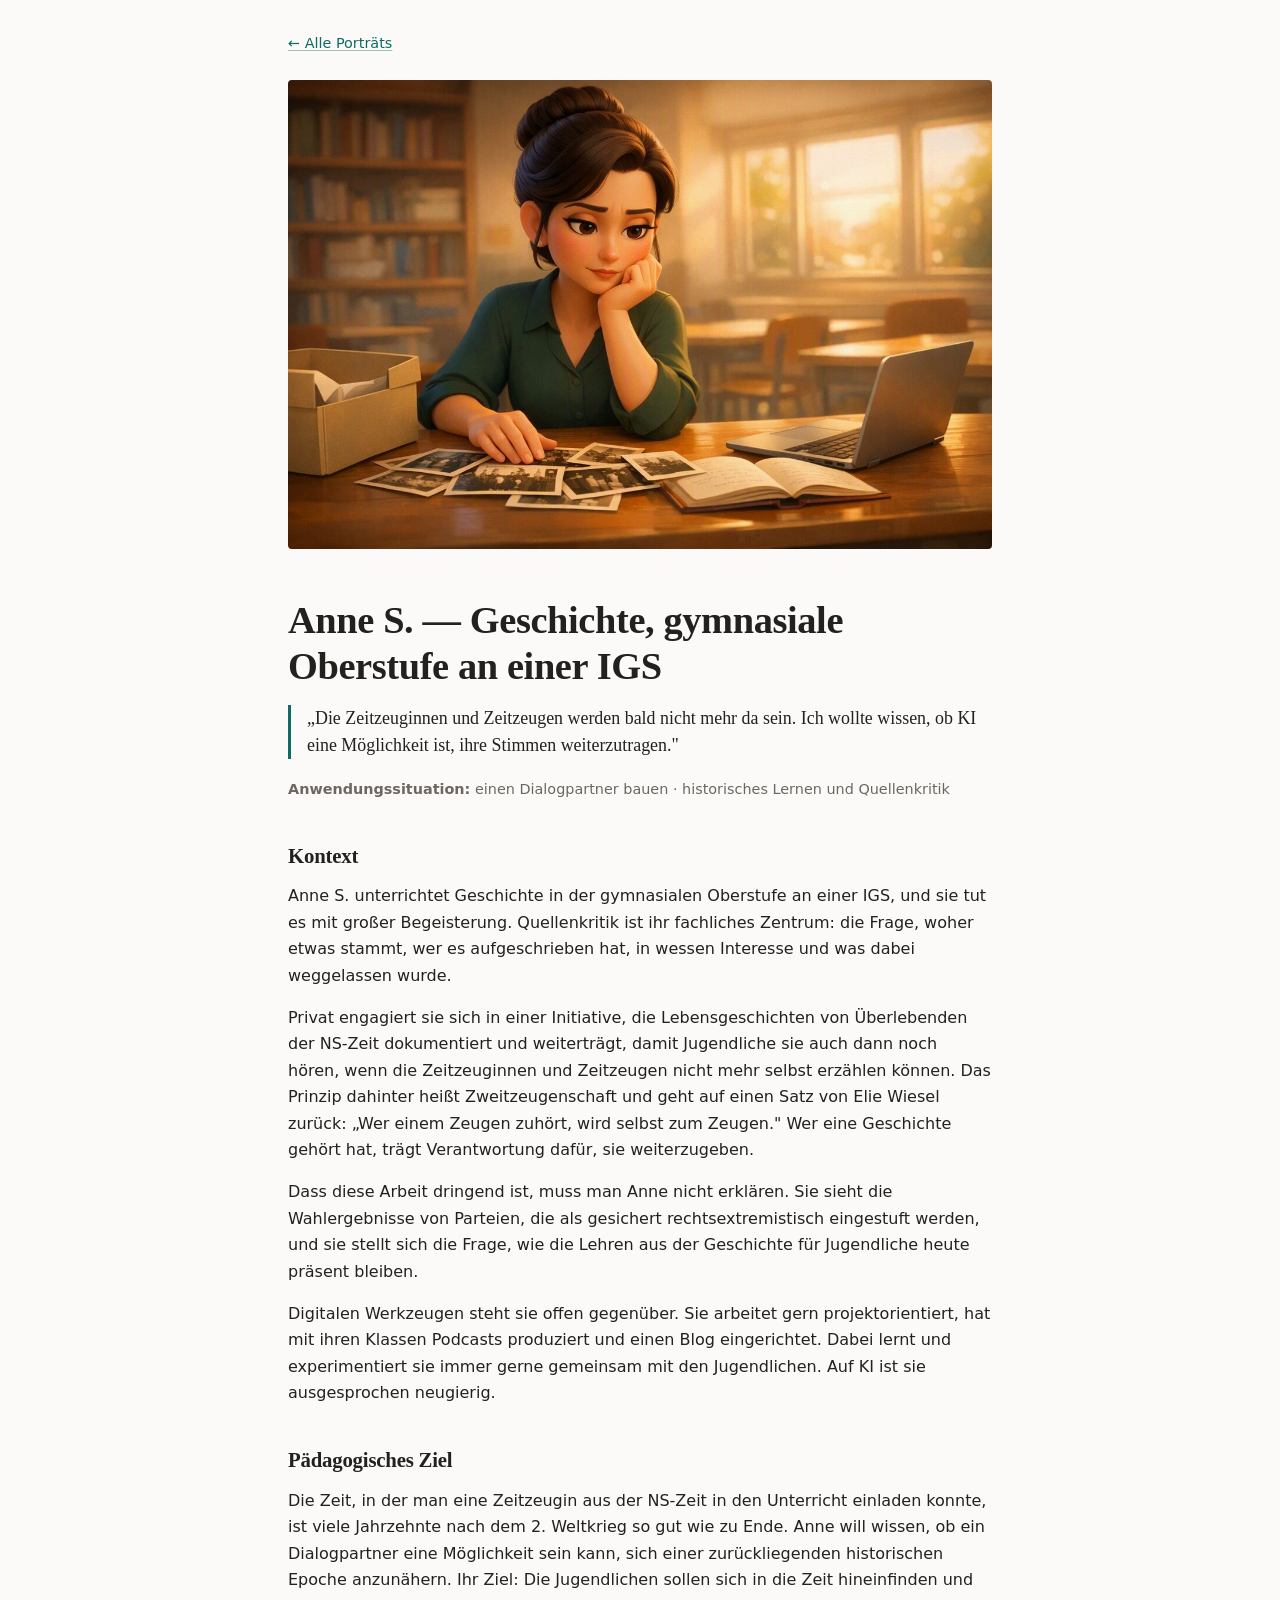
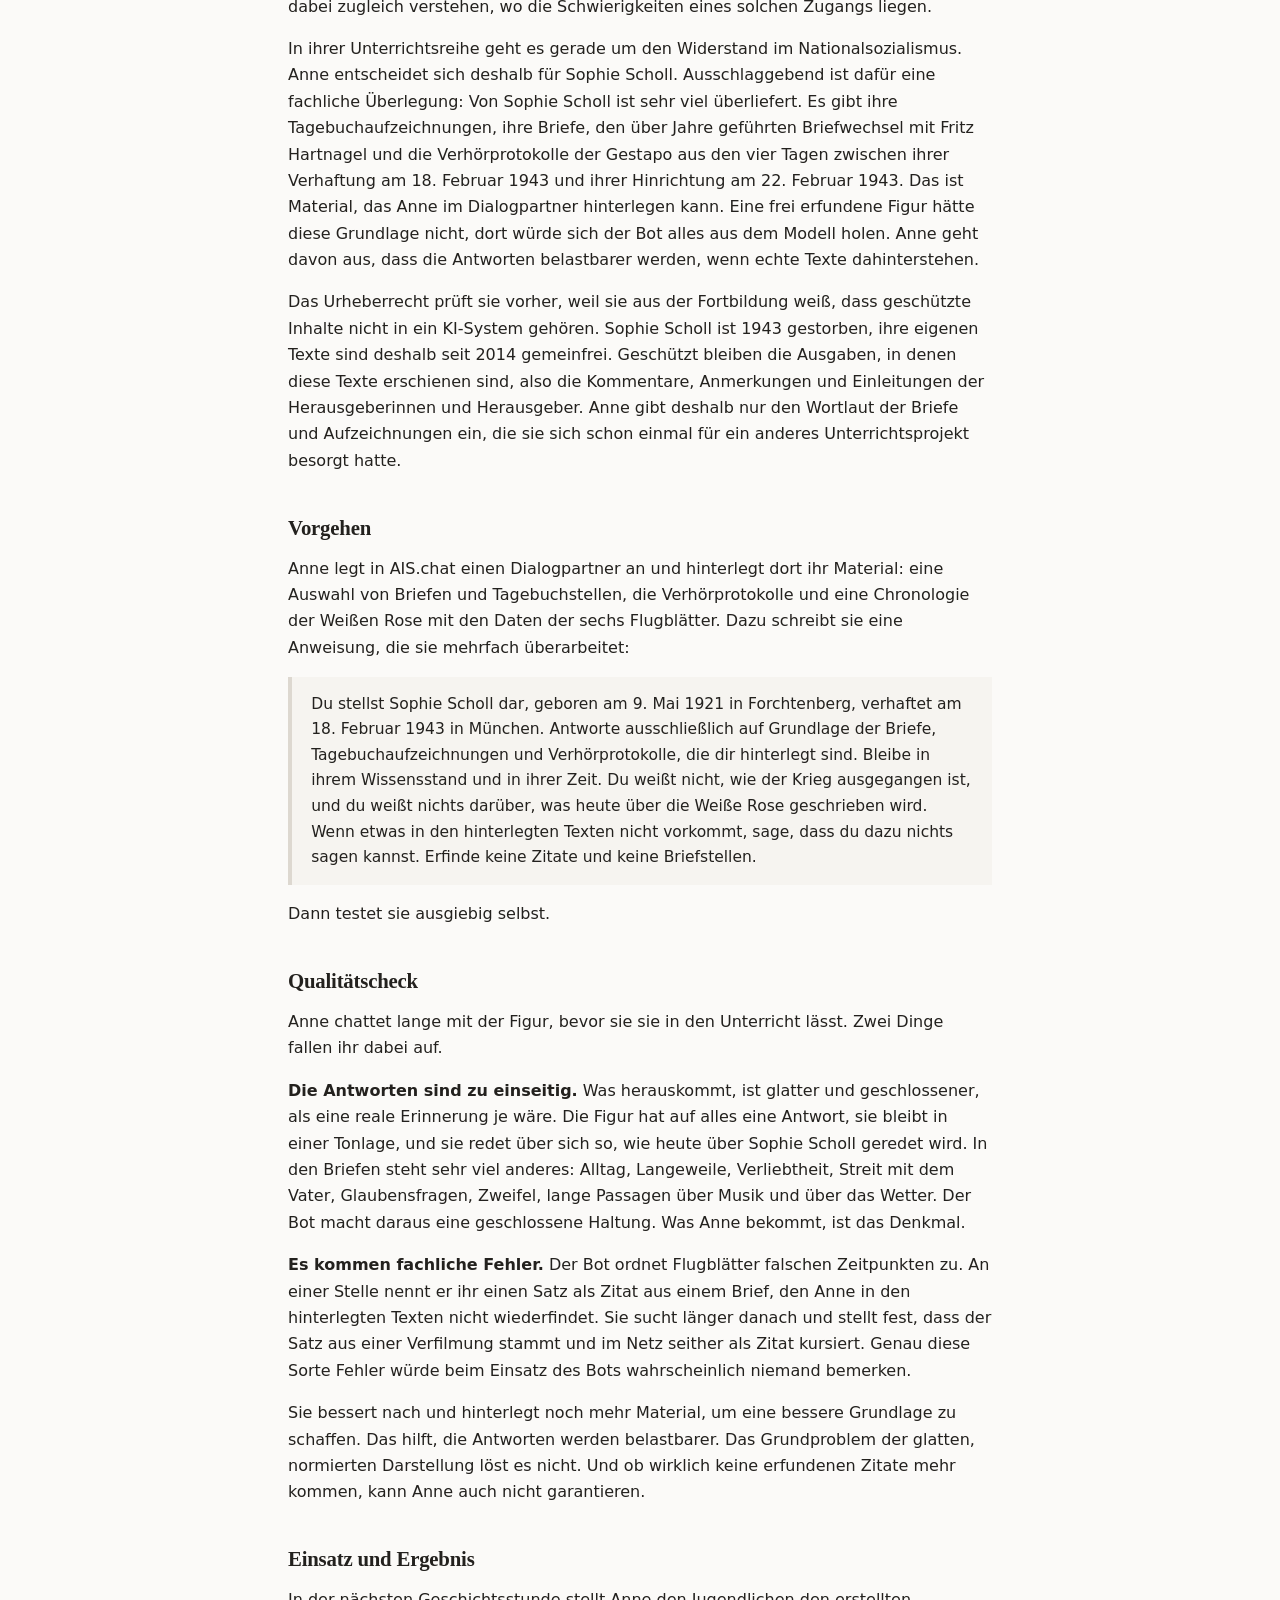
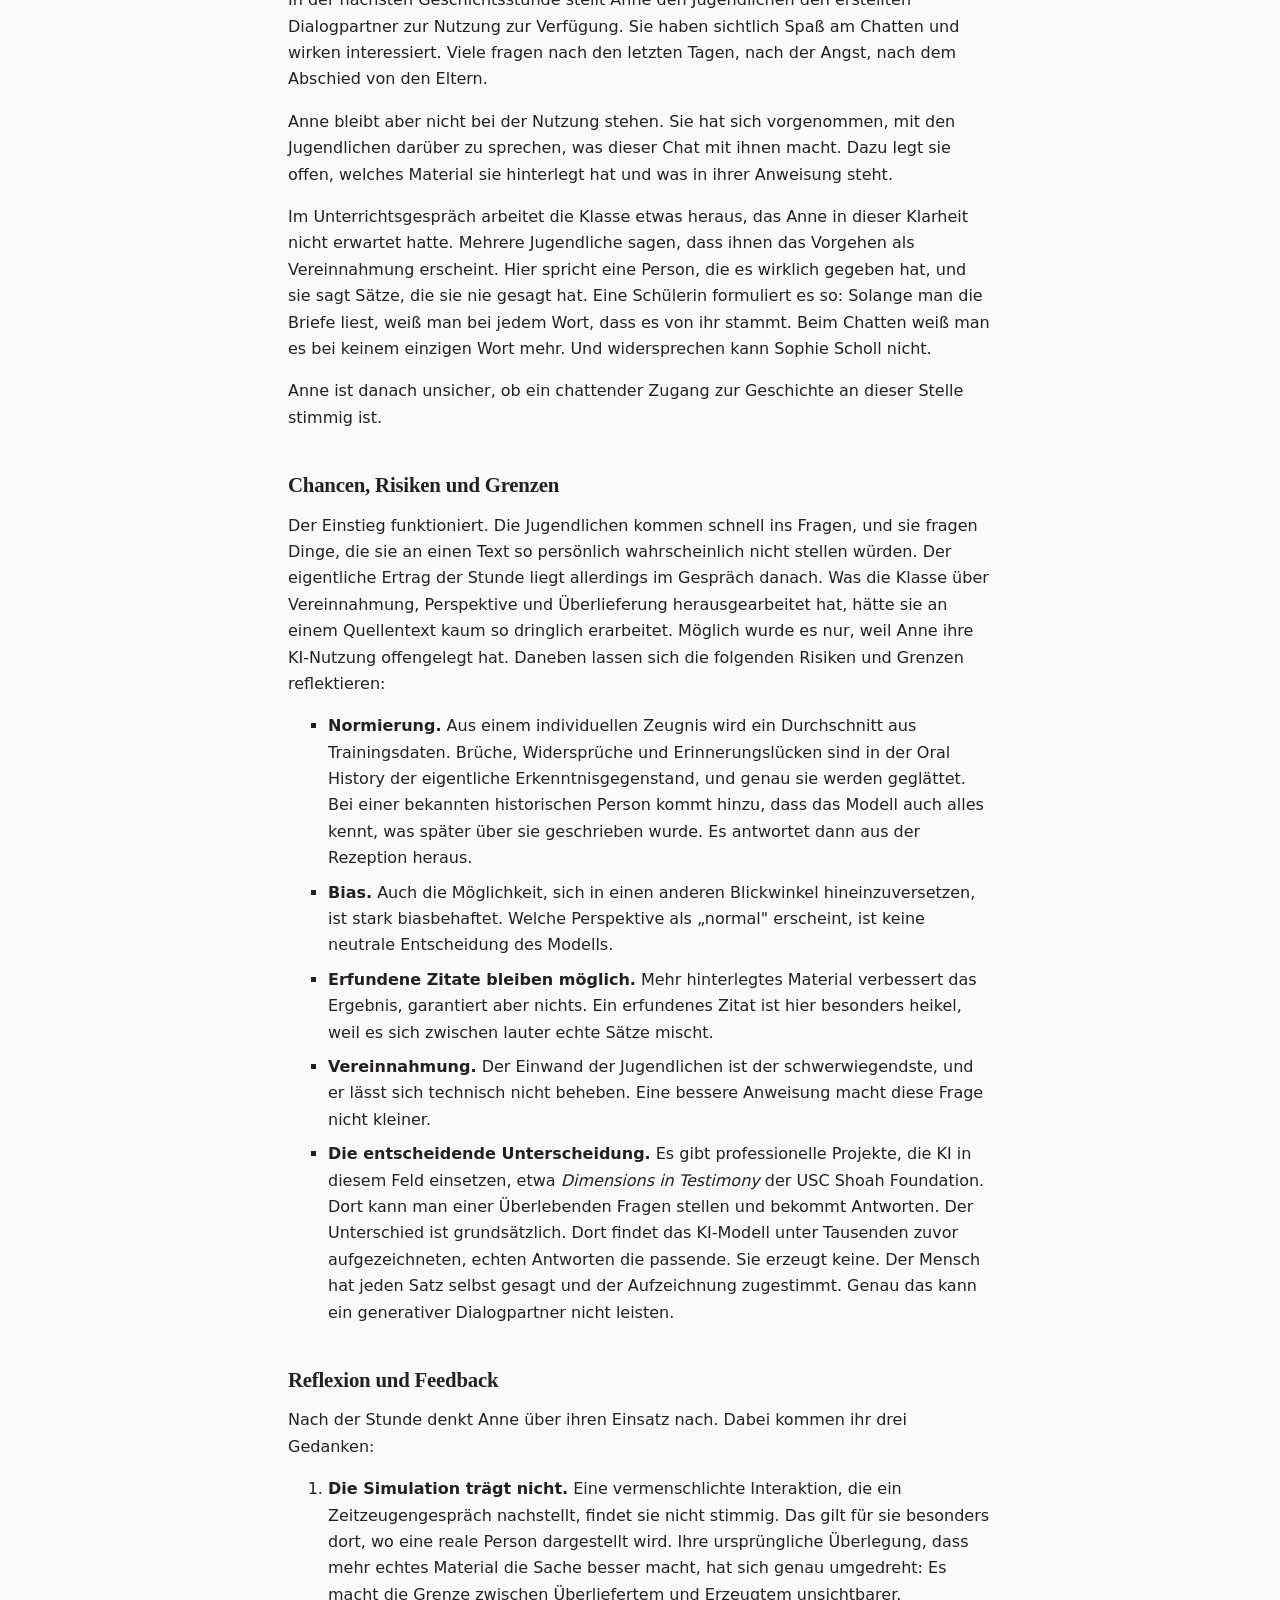
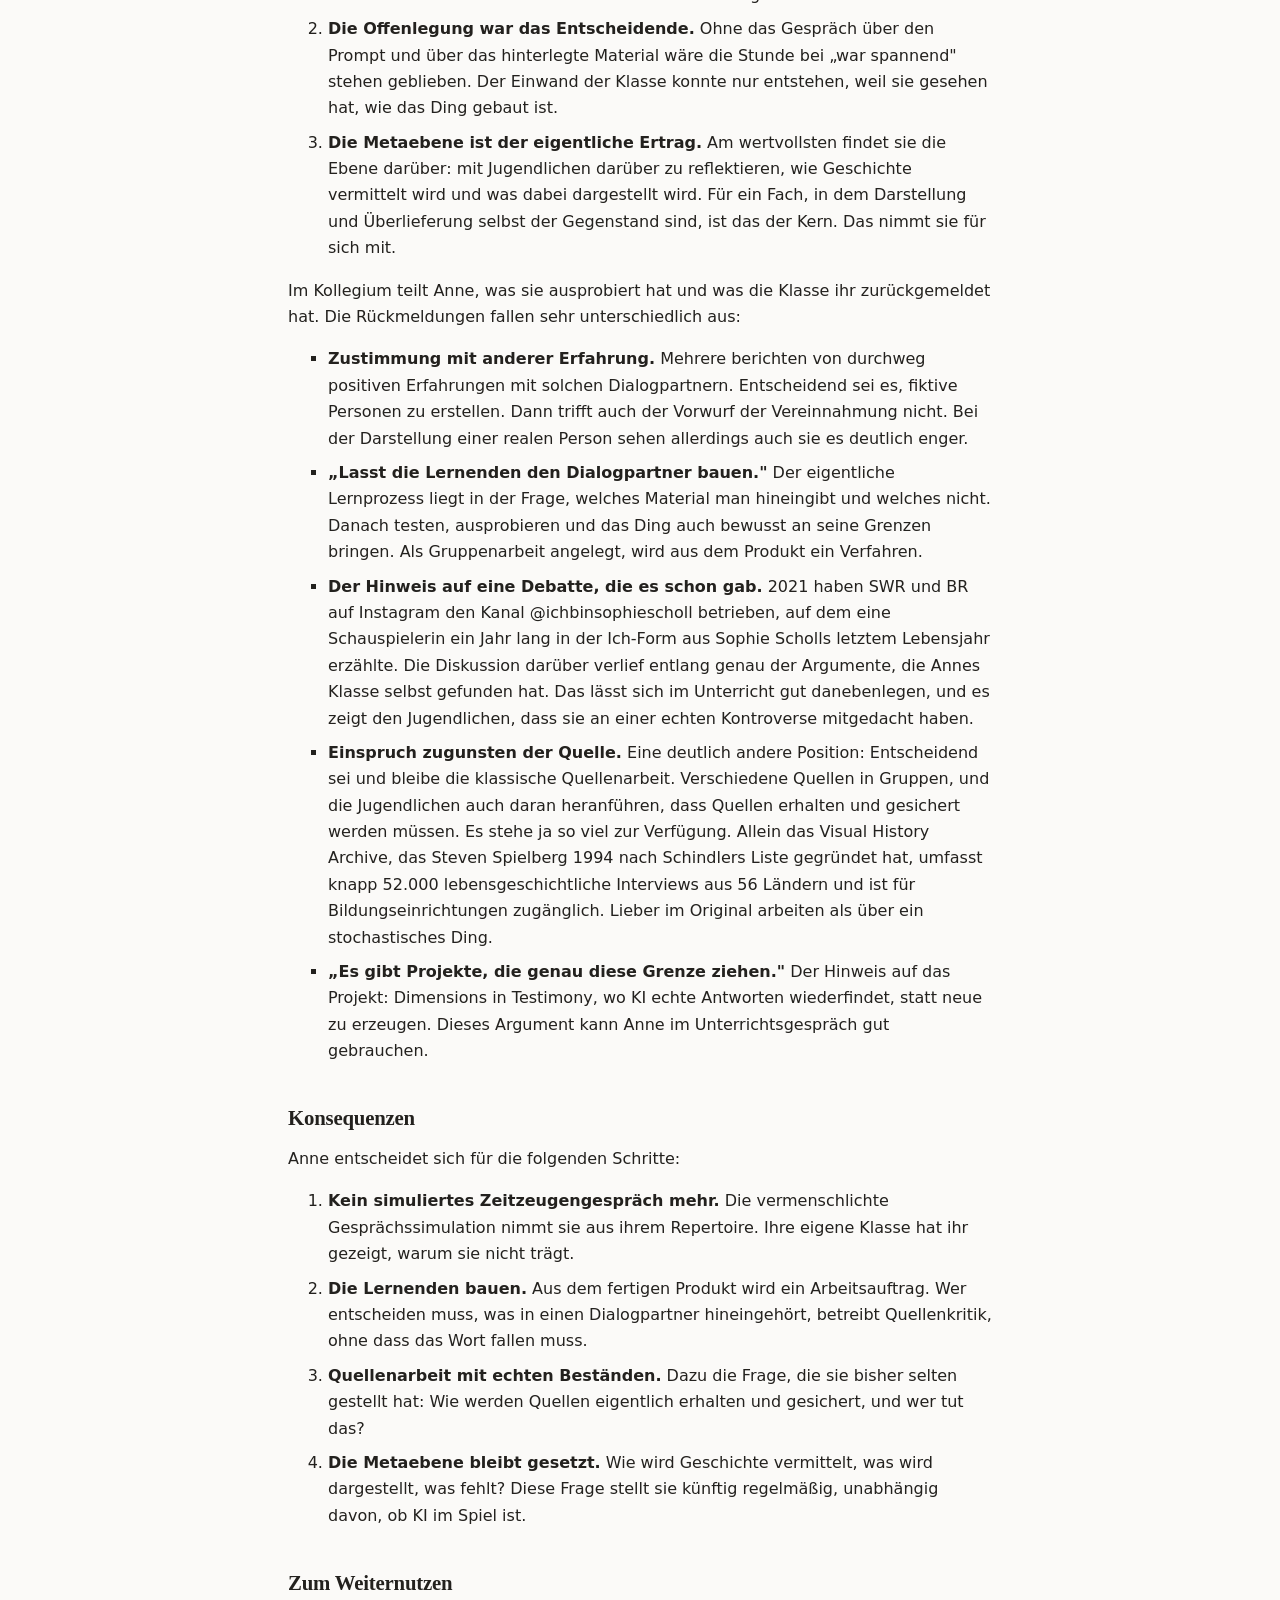
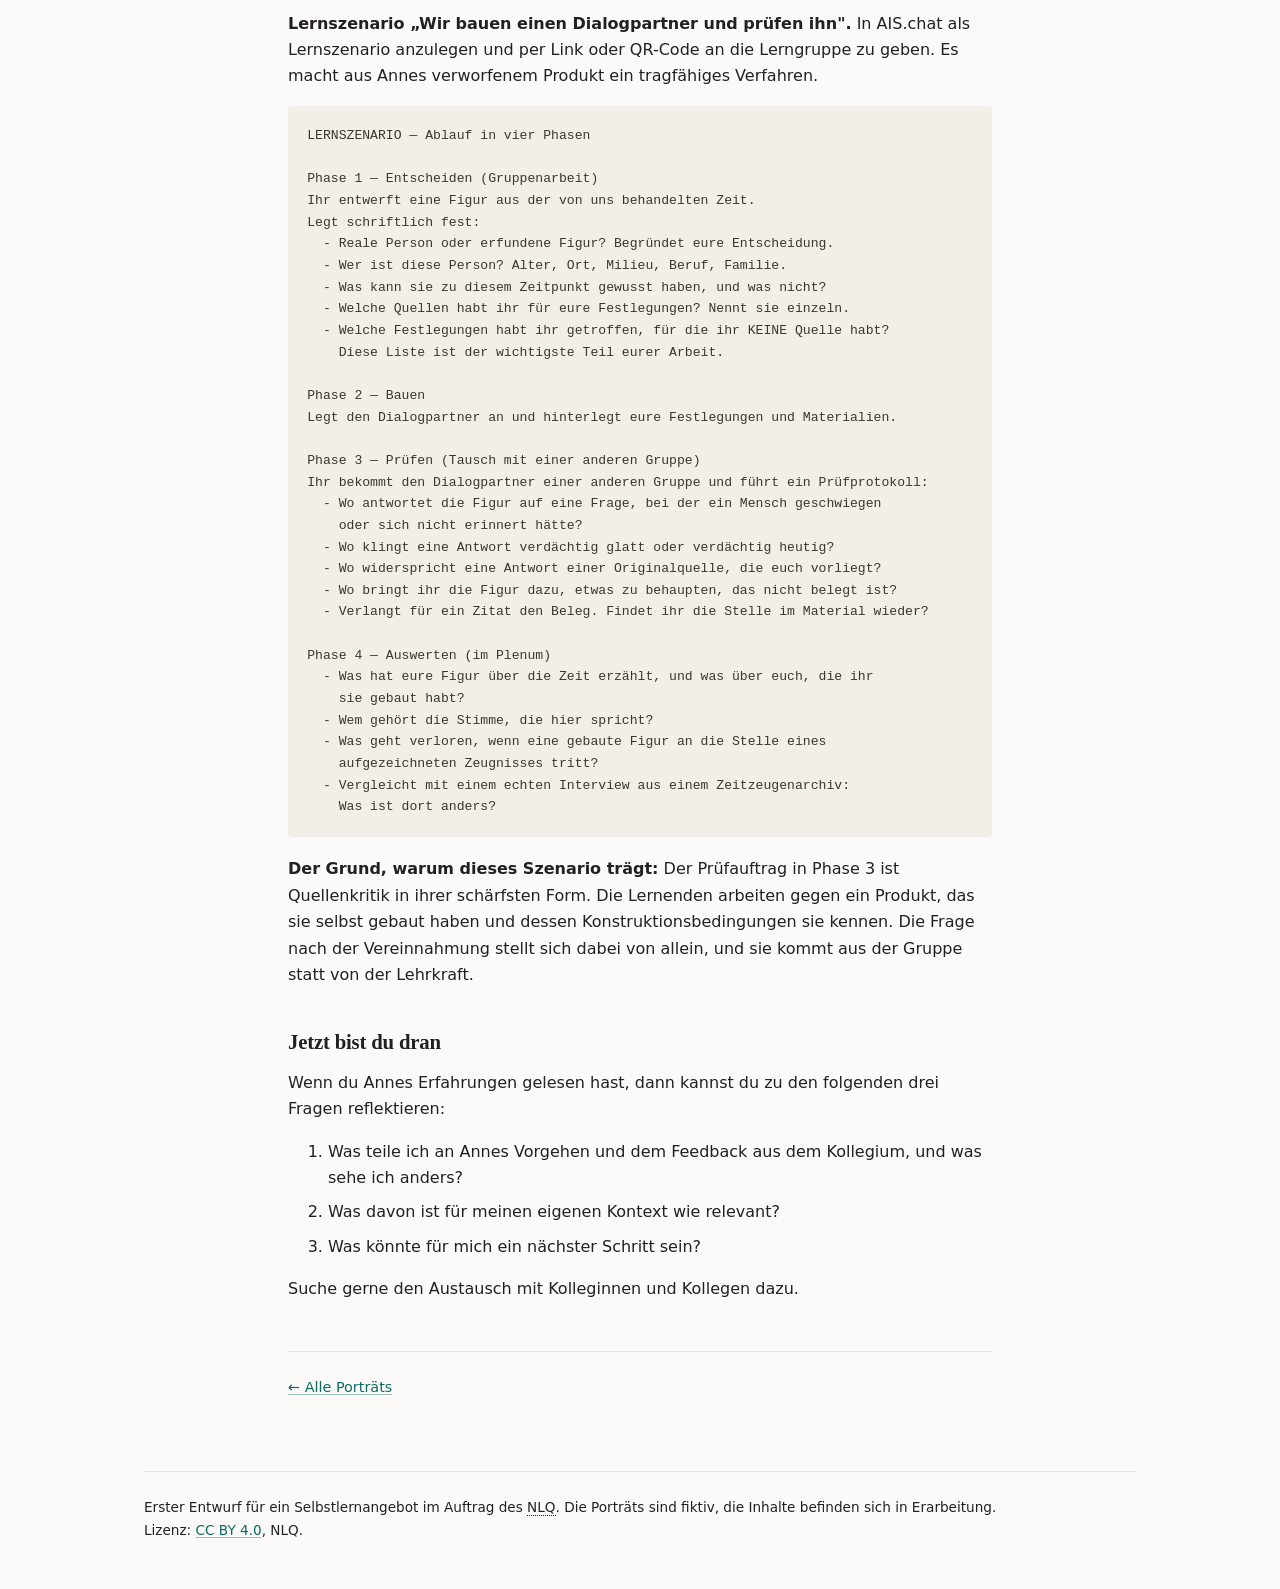
==== commit 2b213a2f: "Tippfehler korrigiert, Lizenz CC BY 4.0 (NLQ) ergänzt Co-Authored-By: Claude Opus 5 (1M context) <no" ====
--- a/anne.html
+++ b/anne.html
@@ -28,7 +28,7 @@
 <h2>Pädagogisches Ziel</h2>
 <p>Die Zeit, in der man eine Zeitzeugin aus der NS-Zeit in den Unterricht einladen konnte, ist viele Jahrzehnte nach dem 2. Weltkrieg so gut wie zu Ende. Anne will wissen, ob ein Dialogpartner eine Möglichkeit sein kann, sich einer zurückliegenden historischen Epoche anzunähern. Ihr Ziel: Die Jugendlichen sollen sich in die Zeit hineinfinden und dabei zugleich verstehen, wo die Schwierigkeiten eines solchen Zugangs liegen.</p>
 <p>In ihrer Unterrichtsreihe geht es gerade um den Widerstand im Nationalsozialismus. Anne entscheidet sich deshalb für Sophie Scholl. Ausschlaggebend ist dafür eine fachliche Überlegung: Von Sophie Scholl ist sehr viel überliefert. Es gibt ihre Tagebuchaufzeichnungen, ihre Briefe, den über Jahre geführten Briefwechsel mit Fritz Hartnagel und die Verhörprotokolle der Gestapo aus den vier Tagen zwischen ihrer Verhaftung am 18. Februar 1943 und ihrer Hinrichtung am 22. Februar 1943. Das ist Material, das Anne im Dialogpartner hinterlegen kann. Eine frei erfundene Figur hätte diese Grundlage nicht, dort würde sich der Bot alles aus dem Modell holen. Anne geht davon aus, dass die Antworten belastbarer werden, wenn echte Texte dahinterstehen.</p>
-<p>Das Urheberrecht prüft sie vorher, weil sie aus der Fortbildung weiß, dass geschützte Inhalte nicht in ein KI-System gehören. Sophie Scholl ist 1943 gestorben, ihre eigenen Texte sind deshalb seit 2014 gemeinfrei. Geschützt bleiben die Ausgaben, in denen diese Texte erschienen sind, also die Kommentare, Anmerkungen und Einleitungen der Herausgeberinnen und Herausgeber. Anne gibt deshalb nur den Wortlaut der Briefe und Aufzeichnungen ein, die sie sich schoin einmal für ein anderes Unterrichtsprojekt besirgt hatte.</p>
+<p>Das Urheberrecht prüft sie vorher, weil sie aus der Fortbildung weiß, dass geschützte Inhalte nicht in ein KI-System gehören. Sophie Scholl ist 1943 gestorben, ihre eigenen Texte sind deshalb seit 2014 gemeinfrei. Geschützt bleiben die Ausgaben, in denen diese Texte erschienen sind, also die Kommentare, Anmerkungen und Einleitungen der Herausgeberinnen und Herausgeber. Anne gibt deshalb nur den Wortlaut der Briefe und Aufzeichnungen ein, die sie sich schon einmal für ein anderes Unterrichtsprojekt besorgt hatte.</p>
 <h2>Vorgehen</h2>
 <p>Anne legt in AIS.chat einen Dialogpartner an und hinterlegt dort ihr Material: eine Auswahl von Briefen und Tagebuchstellen, die Verhörprotokolle und eine Chronologie der Weißen Rose mit den Daten der sechs Flugblätter. Dazu schreibt sie eine Anweisung, die sie mehrfach überarbeitet:</p>
 <blockquote><p>Du stellst Sophie Scholl dar, geboren am 9. Mai 1921 in Forchtenberg, verhaftet am 18. Februar 1943 in München. Antworte ausschließlich auf Grundlage der Briefe, Tagebuchaufzeichnungen und Verhörprotokolle, die dir hinterlegt sind. Bleibe in ihrem Wissensstand und in ihrer Zeit. Du weißt nicht, wie der Krieg ausgegangen ist, und du weißt nichts darüber, was heute über die Weiße Rose geschrieben wird. Wenn etwas in den hinterlegten Texten nicht vorkommt, sage, dass du dazu nichts sagen kannst. Erfinde keine Zitate und keine Briefstellen.</p></blockquote>
@@ -50,7 +50,7 @@
 <p>Nach der Stunde denkt Anne über ihren Einsatz nach. Dabei kommen ihr drei Gedanken:</p>
 <ol><li><strong>Die Simulation trägt nicht.</strong> Eine vermenschlichte Interaktion, die ein Zeitzeugengespräch nachstellt, findet sie nicht stimmig. Das gilt für sie besonders dort, wo eine reale Person dargestellt wird. Ihre ursprüngliche Überlegung, dass mehr echtes Material die Sache besser macht, hat sich genau umgedreht: Es macht die Grenze zwischen Überliefertem und Erzeugtem unsichtbarer.</li><li><strong>Die Offenlegung war das Entscheidende.</strong> Ohne das Gespräch über den Prompt und über das hinterlegte Material wäre die Stunde bei „war spannend" stehen geblieben. Der Einwand der Klasse konnte nur entstehen, weil sie gesehen hat, wie das Ding gebaut ist.</li><li><strong>Die Metaebene ist der eigentliche Ertrag.</strong> Am wertvollsten findet sie die Ebene darüber: mit Jugendlichen darüber zu reflektieren, wie Geschichte vermittelt wird und was dabei dargestellt wird. Für ein Fach, in dem Darstellung und Überlieferung selbst der Gegenstand sind, ist das der Kern. Das nimmt sie für sich mit.</li></ol>
 <p>Im Kollegium teilt Anne, was sie ausprobiert hat und was die Klasse ihr zurückgemeldet hat. Die Rückmeldungen fallen sehr unterschiedlich aus:</p>
-<ul><li><strong>Zustimmung mit anderer Erfahrung.</strong> Mehrere berichten von durchweg positiven Erfahrungen mit solchen Dialogpartnern. Entscheidend sei es. fiktive Personen zu erstellen. Dann trifft auch der Vorwurf der Vereinnahmunmg nicht. Bei der Darstellung einer realen Person sehen allerdings auch sie es deutlich enger.</li><li><strong>„Lasst die Lernenden den Dialogpartner bauen."</strong> Der eigentliche Lernprozess liegt in der Frage, welches Material man hineingibt und welches nicht. Danach testen, ausprobieren und das Ding auch bewusst an seine Grenzen bringen. Als Gruppenarbeit angelegt, wird aus dem Produkt ein Verfahren.</li><li><strong>Der Hinweis auf eine Debatte, die es schon gab.</strong> 2021 haben SWR und BR auf Instagram den Kanal @ichbinsophiescholl betrieben, auf dem eine Schauspielerin ein Jahr lang in der Ich-Form aus Sophie Scholls letztem Lebensjahr erzählte. Die Diskussion darüber verlief entlang genau der Argumente, die Annes Klasse selbst gefunden hat. Das lässt sich im Unterricht gut danebenlegen, und es zeigt den Jugendlichen, dass sie an einer echten Kontroverse mitgedacht haben.</li><li><strong>Einspruch zugunsten der Quelle.</strong> Eine deutlich andere Position: Entscheidend sei und bleibe die klassische Quellenarbeit. Verschiedene Quellen in Gruppen, und die Jugendlichen auch daran heranführen, dass Quellen erhalten und gesichert werden müssen. Es stehe ja so viel zur Verfügung. Allein das Visual History Archive, das Steven Spielberg 1994 nach Schindlers Liste gegründet hat, umfasst knapp 52.000 lebensgeschichtliche Interviews aus 56 Ländern und ist für Bildungseinrichtungen zugänglich. Lieber im Original arbeiten als über ein stochastisches Ding.</li><li><strong>„Es gibt Projekte, die genau diese Grenze ziehen."</strong> Der Hinweis auf das Projekt: Dimensions in Testimony, wo KI echte Antworten wiederfindet, statt neue zu erzeugen. Dieses Argument kann Anne im Unterrichtsgespräch gut gebrauchen.</li></ul>
+<ul><li><strong>Zustimmung mit anderer Erfahrung.</strong> Mehrere berichten von durchweg positiven Erfahrungen mit solchen Dialogpartnern. Entscheidend sei es, fiktive Personen zu erstellen. Dann trifft auch der Vorwurf der Vereinnahmung nicht. Bei der Darstellung einer realen Person sehen allerdings auch sie es deutlich enger.</li><li><strong>„Lasst die Lernenden den Dialogpartner bauen."</strong> Der eigentliche Lernprozess liegt in der Frage, welches Material man hineingibt und welches nicht. Danach testen, ausprobieren und das Ding auch bewusst an seine Grenzen bringen. Als Gruppenarbeit angelegt, wird aus dem Produkt ein Verfahren.</li><li><strong>Der Hinweis auf eine Debatte, die es schon gab.</strong> 2021 haben SWR und BR auf Instagram den Kanal @ichbinsophiescholl betrieben, auf dem eine Schauspielerin ein Jahr lang in der Ich-Form aus Sophie Scholls letztem Lebensjahr erzählte. Die Diskussion darüber verlief entlang genau der Argumente, die Annes Klasse selbst gefunden hat. Das lässt sich im Unterricht gut danebenlegen, und es zeigt den Jugendlichen, dass sie an einer echten Kontroverse mitgedacht haben.</li><li><strong>Einspruch zugunsten der Quelle.</strong> Eine deutlich andere Position: Entscheidend sei und bleibe die klassische Quellenarbeit. Verschiedene Quellen in Gruppen, und die Jugendlichen auch daran heranführen, dass Quellen erhalten und gesichert werden müssen. Es stehe ja so viel zur Verfügung. Allein das Visual History Archive, das Steven Spielberg 1994 nach Schindlers Liste gegründet hat, umfasst knapp 52.000 lebensgeschichtliche Interviews aus 56 Ländern und ist für Bildungseinrichtungen zugänglich. Lieber im Original arbeiten als über ein stochastisches Ding.</li><li><strong>„Es gibt Projekte, die genau diese Grenze ziehen."</strong> Der Hinweis auf das Projekt: Dimensions in Testimony, wo KI echte Antworten wiederfindet, statt neue zu erzeugen. Dieses Argument kann Anne im Unterrichtsgespräch gut gebrauchen.</li></ul>
 <h2>Konsequenzen</h2>
 <p>Anne entscheidet sich für die folgenden Schritte:</p>
 <ol><li><strong>Kein simuliertes Zeitzeugengespräch mehr.</strong> Die vermenschlichte Gesprächssimulation nimmt sie aus ihrem Repertoire. Ihre eigene Klasse hat ihr gezeigt, warum sie nicht trägt.</li><li><strong>Die Lernenden bauen.</strong> Aus dem fertigen Produkt wird ein Arbeitsauftrag. Wer entscheiden muss, was in einen Dialogpartner hineingehört, betreibt Quellenkritik, ohne dass das Wort fallen muss.</li><li><strong>Quellenarbeit mit echten Beständen.</strong> Dazu die Frage, die sie bisher selten gestellt hat: Wie werden Quellen eigentlich erhalten und gesichert, und wer tut das?</li><li><strong>Die Metaebene bleibt gesetzt.</strong> Wie wird Geschichte vermittelt, was wird dargestellt, was fehlt? Diese Frage stellt sie künftig regelmäßig, unabhängig davon, ob KI im Spiel ist.</li></ol>
@@ -96,7 +96,8 @@
   <p class="zurueck unten"><a href="index.html">&larr; Alle Porträts</a></p>
 </main>
 <footer class="container">
-  <p>Erster Entwurf für ein Selbstlernangebot des <abbr title="Niedersächsisches Landesinstitut für schulische Qualitätsentwicklung">NLQ</abbr>. Die Porträts sind fiktiv, die Inhalte in Erarbeitung.</p>
+  <p>Erster Entwurf für ein Selbstlernangebot im Auftrag des <abbr title="Niedersächsisches Landesinstitut für schulische Qualitätsentwicklung">NLQ</abbr>. Die Porträts sind fiktiv, die Inhalte befinden sich in Erarbeitung.<br>
+  Lizenz: <a href="https://creativecommons.org/licenses/by/4.0/deed.de">CC BY 4.0</a>, NLQ.</p>
 </footer>
 </body>
 </html>
